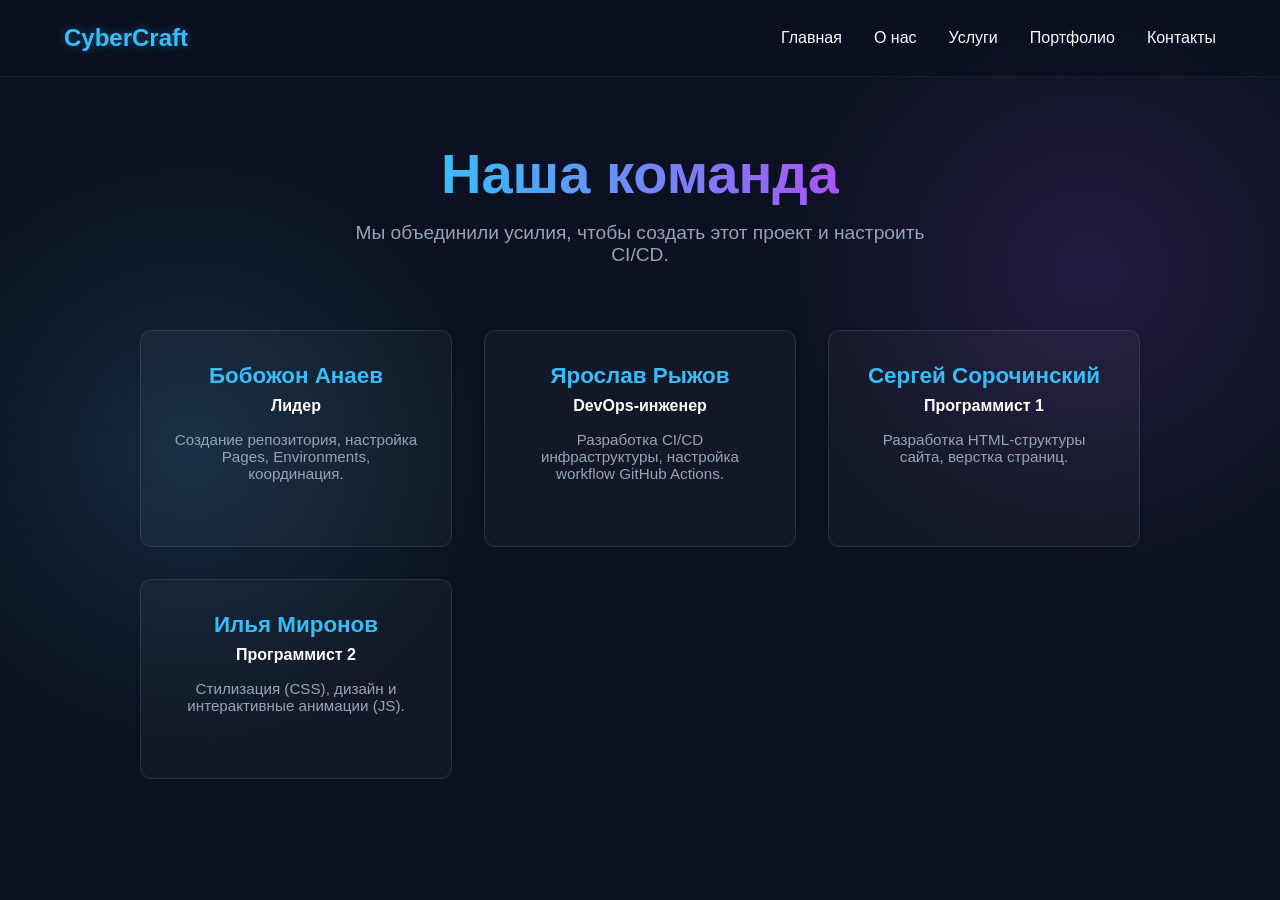
==== about.html @ fab5ba63 "Initial commit: CyberCraft site" ====
<!DOCTYPE html>
<html lang="ru">
<head>
    <meta charset="UTF-8">
    <title>О нас | CyberCraft</title>
    <link rel="stylesheet" href="css/style.css">
</head>
<body>
    <nav>
        <div class="logo">CyberCraft</div>
        <ul>
            <li><a href="index.html">Главная</a></li>
            <li><a href="about.html">О нас</a></li>
            <li><a href="services.html">Услуги</a></li>
            <li><a href="portfolio.html">Портфолио</a></li>
            <li><a href="contact.html">Контакты</a></li>
        </ul>
    </nav>
    <main class="fade-in">
        <h1>Наша команда</h1>
        <p>Мы объединили усилия, чтобы создать этот проект и настроить CI/CD.</p>
        <div class="team-grid">
            <div class="team-card">
                <h3>Бобожон Анаев</h3>
                <span class="role">Лидер</span>
                <p>Создание репозитория, настройка Pages, Environments, координация.</p>
            </div>
            <div class="team-card">
                <h3>Ярослав Рыжов</h3>
                <span class="role">DevOps-инженер</span>
                <p>Разработка CI/CD инфраструктуры, настройка workflow GitHub Actions.</p>
            </div>
            <div class="team-card">
                <h3>Сергей Сорочинский</h3>
                <span class="role">Программист 1</span>
                <p>Разработка HTML-структуры сайта, верстка страниц.</p>
            </div>
            <div class="team-card">
                <h3>Илья Миронов</h3>
                <span class="role">Программист 2</span>
                <p>Стилизация (CSS), дизайн и интерактивные анимации (JS).</p>
            </div>
        </div>
    </main>
</body>
</html>
---- css/style.css ----
:root { --bg: #0b1120; --text: #f8fafc; --muted: #94a3b8; --accent: #38bdf8; --glow: rgba(56, 189, 248, 0.4); }
* { margin: 0; padding: 0; box-sizing: border-box; font-family: 'Segoe UI', sans-serif; }
body { background: var(--bg); color: var(--text); display: flex; flex-direction: column; min-height: 100vh; background-image: radial-gradient(circle at 15% 50%, rgba(56, 189, 248, 0.15), transparent 25%), radial-gradient(circle at 85% 30%, rgba(168, 85, 247, 0.15), transparent 25%); }
nav { display: flex; justify-content: space-between; align-items: center; padding: 1.5rem 5%; background: rgba(11, 17, 32, 0.7); backdrop-filter: blur(10px); border-bottom: 1px solid rgba(255,255,255,0.05); position: sticky; top: 0; z-index: 100; }
.logo { font-size: 1.5rem; font-weight: 800; color: var(--accent); text-shadow: 0 0 10px var(--glow); }
nav ul { list-style: none; display: flex; gap: 2rem; }
nav a { color: var(--text); text-decoration: none; font-weight: 500; transition: color 0.3s ease; position: relative; }
nav a:hover { color: var(--accent); }
nav a::after { content: ''; position: absolute; width: 0; height: 2px; bottom: -4px; left: 0; background: var(--accent); transition: width 0.3s ease; }
nav a:hover::after { width: 100%; }
main { flex: 1; padding: 4rem 5%; display: flex; flex-direction: column; align-items: center; text-align: center; }
h1 { font-size: 3.5rem; margin-bottom: 1rem; background: linear-gradient(to right, #38bdf8, #a855f7); -webkit-background-clip: text; color: transparent; }
p { color: var(--muted); font-size: 1.2rem; max-width: 600px; margin-bottom: 2rem; }
.btn { padding: 12px 30px; font-size: 1rem; font-weight: 600; color: var(--bg); background: var(--accent); border: none; border-radius: 8px; cursor: pointer; transition: all 0.3s ease; box-shadow: 0 0 15px var(--glow); text-decoration: none; }
.btn:hover { transform: translateY(-3px); box-shadow: 0 0 25px var(--accent); background: #fff; }
.fade-in { animation: fadeIn 1s ease-out forwards; opacity: 0; transform: translateY(20px); }
@keyframes fadeIn { to { opacity: 1; transform: translateY(0); } }
.team-grid { display: grid; grid-template-columns: repeat(auto-fit, minmax(250px, 1fr)); gap: 2rem; width: 100%; max-width: 1000px; margin-top: 2rem; }
.team-card { background: rgba(255, 255, 255, 0.03); border: 1px solid rgba(255, 255, 255, 0.1); border-radius: 12px; padding: 2rem; text-align: center; transition: 0.3s; }
.team-card:hover { transform: translateY(-5px); box-shadow: 0 10px 20px rgba(56, 189, 248, 0.2); border-color: var(--accent); }
.team-card h3 { color: var(--accent); font-size: 1.4rem; margin-bottom: 0.5rem; }
.team-card .role { color: #fff; font-weight: 600; margin-bottom: 1rem; display: block; }
.team-card p { font-size: 0.95rem; color: var(--muted); }
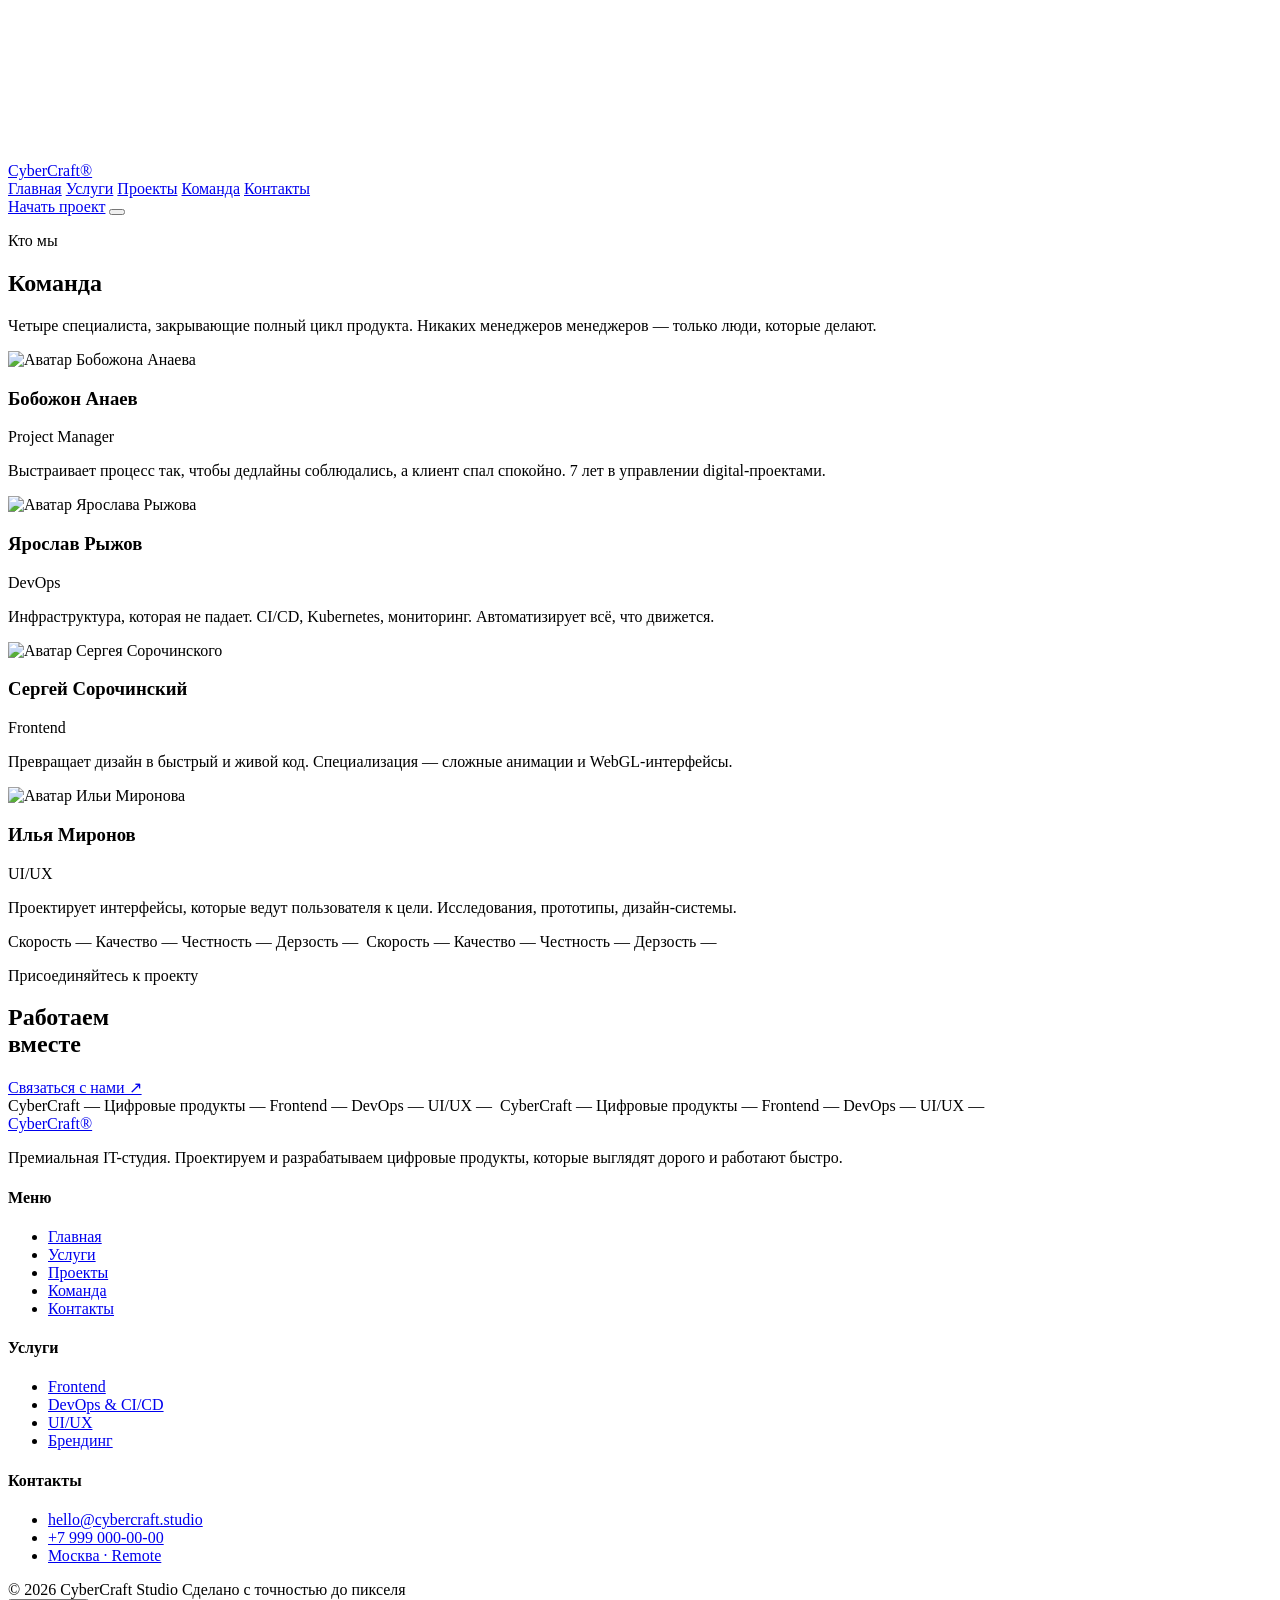
==== commit 8d0d8e41: "Frontend: Updated main headline text" ====
--- a/about.html
+++ b/about.html
@@ -1,46 +1,145 @@
-<!DOCTYPE html>
-<html lang="ru">
-<head>
-    <meta charset="UTF-8">
-    <title>О нас | CyberCraft</title>
-    <link rel="stylesheet" href="css/style.css">
-</head>
-<body>
-    <nav>
-        <div class="logo">CyberCraft</div>
-        <ul>
-            <li><a href="index.html">Главная</a></li>
-            <li><a href="about.html">О нас</a></li>
-            <li><a href="services.html">Услуги</a></li>
-            <li><a href="portfolio.html">Портфолио</a></li>
-            <li><a href="contact.html">Контакты</a></li>
-        </ul>
-    </nav>
-    <main class="fade-in">
-        <h1>Наша команда</h1>
-        <p>Мы объединили усилия, чтобы создать этот проект и настроить CI/CD.</p>
-        <div class="team-grid">
-            <div class="team-card">
-                <h3>Бобожон Анаев</h3>
-                <span class="role">Лидер</span>
-                <p>Создание репозитория, настройка Pages, Environments, координация.</p>
-            </div>
-            <div class="team-card">
-                <h3>Ярослав Рыжов</h3>
-                <span class="role">DevOps-инженер</span>
-                <p>Разработка CI/CD инфраструктуры, настройка workflow GitHub Actions.</p>
-            </div>
-            <div class="team-card">
-                <h3>Сергей Сорочинский</h3>
-                <span class="role">Программист 1</span>
-                <p>Разработка HTML-структуры сайта, верстка страниц.</p>
-            </div>
-            <div class="team-card">
-                <h3>Илья Миронов</h3>
-                <span class="role">Программист 2</span>
-                <p>Стилизация (CSS), дизайн и интерактивные анимации (JS).</p>
-            </div>
-        </div>
-    </main>
-</body>
+<!DOCTYPE html>
+<html lang="ru">
+<head>
+  <title>Команда — CyberCraft</title>
+  <meta name="description" content="Команда студии CyberCraft: проджект-менеджмент, DevOps, frontend, UI/UX.">
+  <meta charset="UTF-8">
+  <meta name="viewport" content="width=device-width, initial-scale=1.0">
+  <link rel="preconnect" href="https://fonts.googleapis.com">
+  <link rel="preconnect" href="https://fonts.gstatic.com" crossorigin>
+  <link href="https://fonts.googleapis.com/css2?family=Unbounded:wght@400;600;700;800;900&family=Inter:wght@400;500;600&display=swap" rel="stylesheet">
+  <link rel="stylesheet" href="css/style.css">
+<base target="_blank">
+</head>
+<body>
+  <canvas id="webgl"></canvas>
+  <div class="cursor-dot"></div>
+  <div class="cursor-ring"></div>
+
+  <header class="header">
+    <a class="logo" href="index.html">CyberCraft<span>&reg;</span></a>
+    <nav class="nav">
+      <a href="index.html">Главная</a>
+      <a href="services.html">Услуги</a>
+      <a href="portfolio.html">Проекты</a>
+      <a href="about.html">Команда</a>
+      <a href="contact.html">Контакты</a>
+    </nav>
+    <a class="header-cta" href="contact.html">Начать проект</a>
+    <button class="burger" aria-label="Меню"><i></i><i></i><i></i></button>
+  </header>
+
+  <main>
+    <section class="page-hero">
+      <p class="label">Кто мы</p>
+      <h1>Команда</h1>
+      <p>Четыре специалиста, закрывающие полный цикл продукта. Никаких менеджеров менеджеров — только люди, которые делают.</p>
+    </section>
+
+    <section class="section">
+      <div class="team">
+        <div class="member tilt reveal">
+          <div class="member-avatar">
+            <img src="https://api.dicebear.com/7.x/bottts/svg?seed=Bobojon&backgroundColor=0a0a0a" alt="Аватар Бобожона Анаева">
+          </div>
+          <h3>Бобожон Анаев</h3>
+          <div class="member-role">Project Manager</div>
+          <p>Выстраивает процесс так, чтобы дедлайны соблюдались, а клиент спал спокойно. 7 лет в управлении digital-проектами.</p>
+        </div>
+        <div class="member tilt reveal" data-delay="1">
+          <div class="member-avatar">
+            <img src="https://api.dicebear.com/7.x/bottts/svg?seed=Yaroslav&backgroundColor=0a0a0a" alt="Аватар Ярослава Рыжова">
+          </div>
+          <h3>Ярослав Рыжов</h3>
+          <div class="member-role">DevOps</div>
+          <p>Инфраструктура, которая не падает. CI/CD, Kubernetes, мониторинг. Автоматизирует всё, что движется.</p>
+        </div>
+        <div class="member tilt reveal" data-delay="2">
+          <div class="member-avatar">
+            <img src="https://api.dicebear.com/7.x/bottts/svg?seed=Sergey&backgroundColor=0a0a0a" alt="Аватар Сергея Сорочинского">
+          </div>
+          <h3>Сергей Сорочинский</h3>
+          <div class="member-role">Frontend</div>
+          <p>Превращает дизайн в быстрый и живой код. Специализация — сложные анимации и WebGL-интерфейсы.</p>
+        </div>
+        <div class="member tilt reveal" data-delay="3">
+          <div class="member-avatar">
+            <img src="https://api.dicebear.com/7.x/bottts/svg?seed=Ilya&backgroundColor=0a0a0a" alt="Аватар Ильи Миронова">
+          </div>
+          <h3>Илья Миронов</h3>
+          <div class="member-role">UI/UX</div>
+          <p>Проектирует интерфейсы, которые ведут пользователя к цели. Исследования, прототипы, дизайн-системы.</p>
+        </div>
+      </div>
+    </section>
+
+    <!-- MARQUEE -->
+    <div class="marquee">
+      <div class="marquee-track">
+        <span>Скорость — Качество — Честность — Дерзость —&nbsp;</span>
+        <span>Скорость — Качество — Честность — Дерзость —&nbsp;</span>
+      </div>
+    </div>
+
+    <section class="cta reveal">
+      <p class="label">Присоединяйтесь к проекту</p>
+      <h2 class="display">Работаем<br>вместе</h2>
+      <a class="btn" href="contact.html">Связаться с нами &nearr;</a>
+    </section>
+  </main>
+
+  <footer class="footer">
+    <div class="marquee footer-marquee">
+      <div class="marquee-track">
+        <span>CyberCraft — Цифровые продукты — Frontend — DevOps — UI/UX —&nbsp;</span>
+        <span>CyberCraft — Цифровые продукты — Frontend — DevOps — UI/UX —&nbsp;</span>
+      </div>
+    </div>
+    <div class="footer-grid">
+      <div>
+        <a class="logo" href="index.html">CyberCraft<span>&reg;</span></a>
+        <p class="footer-desc">Премиальная IT-студия. Проектируем и разрабатываем цифровые продукты, которые выглядят дорого и работают быстро.</p>
+      </div>
+      <div>
+        <h4>Меню</h4>
+        <ul>
+          <li><a href="index.html">Главная</a></li>
+          <li><a href="services.html">Услуги</a></li>
+          <li><a href="portfolio.html">Проекты</a></li>
+          <li><a href="about.html">Команда</a></li>
+          <li><a href="contact.html">Контакты</a></li>
+        </ul>
+      </div>
+      <div>
+        <h4>Услуги</h4>
+        <ul>
+          <li><a href="services.html">Frontend</a></li>
+          <li><a href="services.html">DevOps &amp; CI/CD</a></li>
+          <li><a href="services.html">UI/UX</a></li>
+          <li><a href="services.html">Брендинг</a></li>
+        </ul>
+      </div>
+      <div>
+        <h4>Контакты</h4>
+        <ul>
+          <li><a href="mailto:hello@cybercraft.studio">hello@cybercraft.studio</a></li>
+          <li><a href="tel:+79990000000">+7 999 000-00-00</a></li>
+          <li><a href="contact.html">Москва &middot; Remote</a></li>
+        </ul>
+      </div>
+    </div>
+    <div class="footer-bottom">
+      <span>&copy; 2026 CyberCraft Studio</span>
+      <span>Сделано с точностью до пикселя</span>
+    </div>
+  </footer>
+
+  <button class="sound-toggle" aria-label="Включить или выключить звук">
+    <span class="bars"><i></i><i></i><i></i><i></i></span>
+    <span class="sound-label">Звук: выкл</span>
+  </button>
+
+  <script src="https://cdnjs.cloudflare.com/ajax/libs/three.js/0.160.0/three.min.js"></script>
+  <script src="js/main.js"></script>
+</body>
 </html>
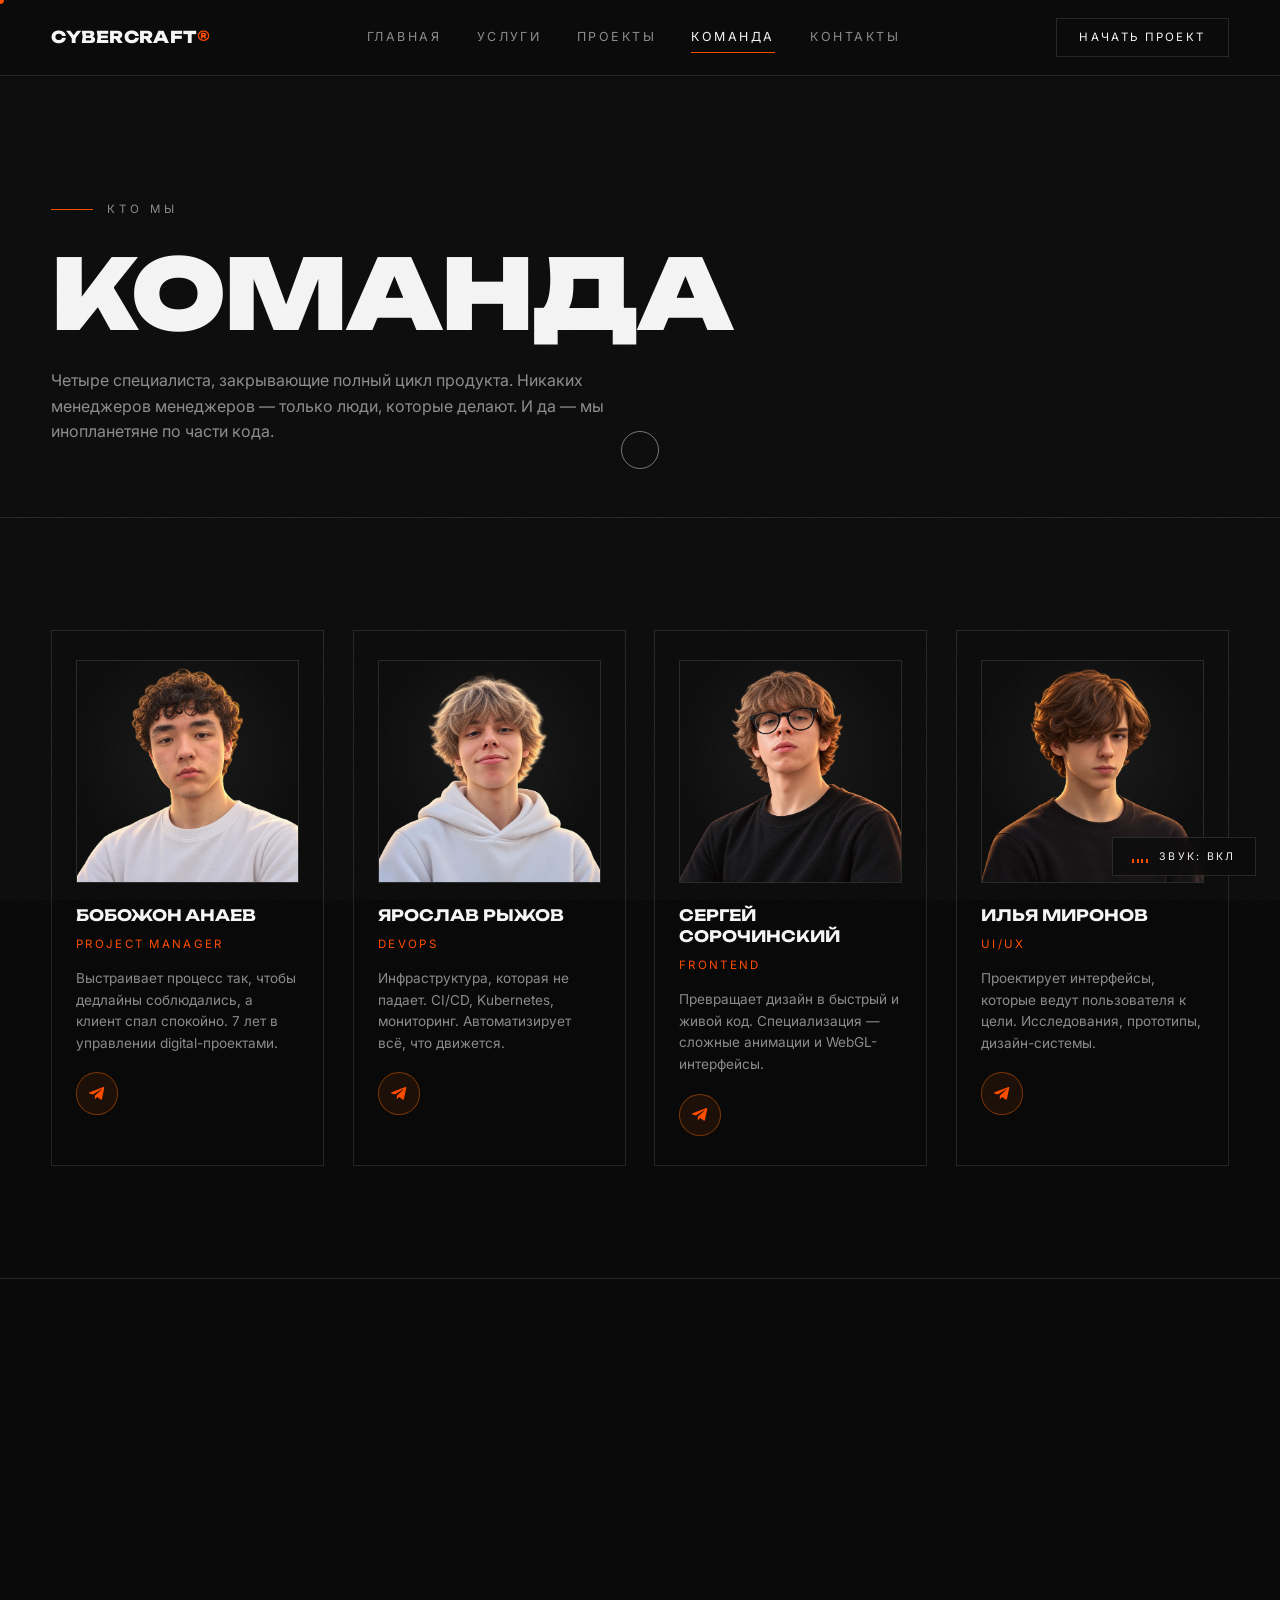
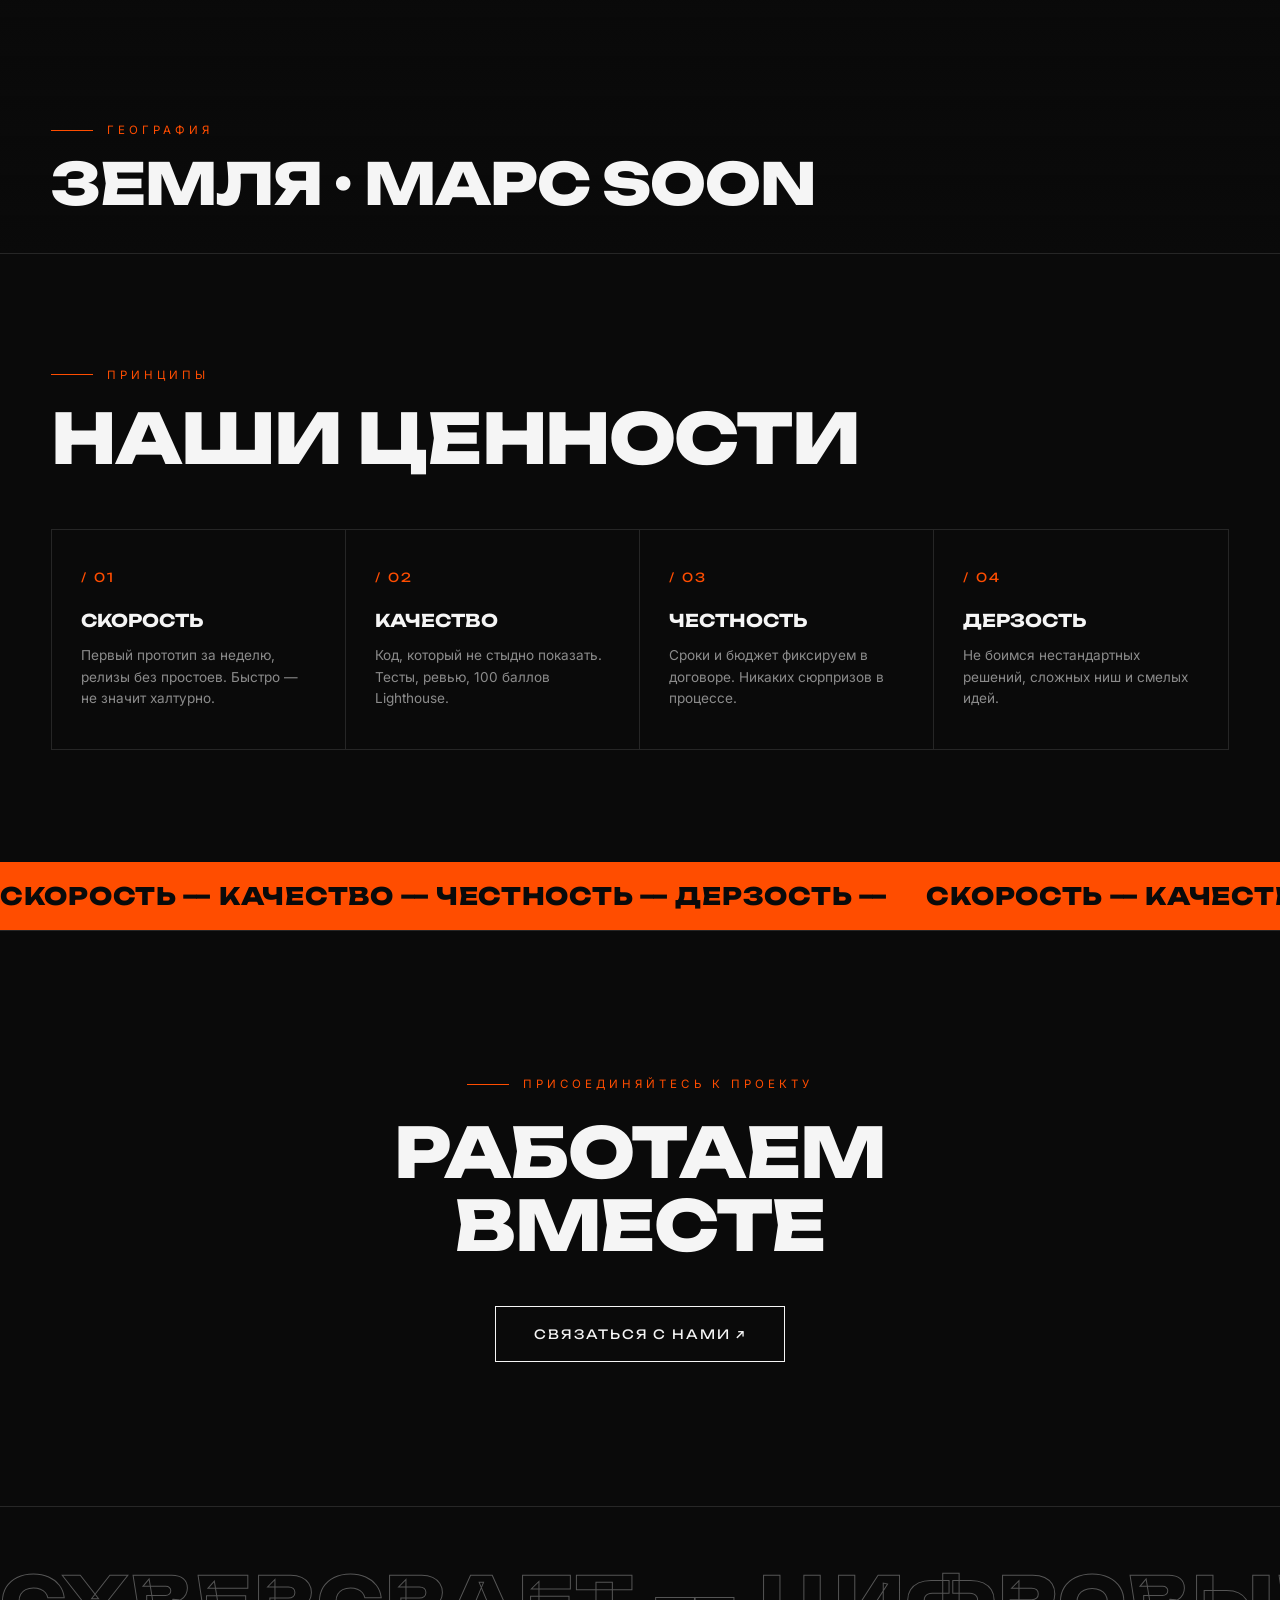
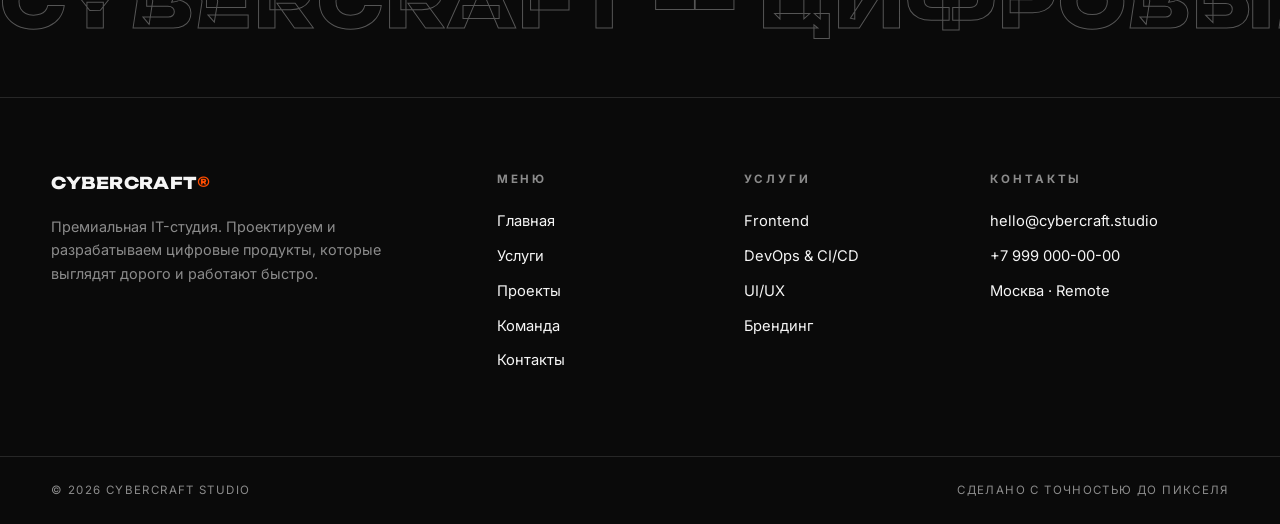
==== commit 6ddbc2b9: "Update CyberCraft site and team contacts" ====
--- a/about.html
+++ b/about.html
@@ -8,13 +8,16 @@
   <link rel="preconnect" href="https://fonts.googleapis.com">
   <link rel="preconnect" href="https://fonts.gstatic.com" crossorigin>
   <link href="https://fonts.googleapis.com/css2?family=Unbounded:wght@400;600;700;800;900&family=Inter:wght@400;500;600&display=swap" rel="stylesheet">
+  <link rel="icon" href="data:image/svg+xml,%3Csvg xmlns='http://www.w3.org/2000/svg' viewBox='0 0 64 64'%3E%3Crect width='64' height='64' fill='%230a0a0a'/%3E%3Ccircle cx='32' cy='32' r='17' fill='none' stroke='%23ff4d00' stroke-width='9' stroke-dasharray='74 33' stroke-linecap='round' transform='rotate(115 32 32)'/%3E%3C/svg%3E">
   <link rel="stylesheet" href="css/style.css">
-<base target="_blank">
 </head>
 <body>
   <canvas id="webgl"></canvas>
   <div class="cursor-dot"></div>
   <div class="cursor-ring"></div>
+  <div class="noise"></div>
+  <div class="progress-bar"></div>
+  <div class="hover-preview"><img src="" alt=""></div>
 
   <header class="header">
     <a class="logo" href="index.html">CyberCraft<span>&reg;</span></a>
@@ -31,44 +34,101 @@
 
   <main>
     <section class="page-hero">
-      <p class="label">Кто мы</p>
-      <h1>Команда</h1>
-      <p>Четыре специалиста, закрывающие полный цикл продукта. Никаких менеджеров менеджеров — только люди, которые делают.</p>
+      <p class="label reveal">Кто мы</p>
+      <h1 class="reveal" data-delay="1">Команда</h1>
+      <p class="reveal" data-delay="2">Четыре специалиста, закрывающие полный цикл продукта. Никаких менеджеров менеджеров — только люди, которые делают. И да — мы инопланетяне по части кода.</p>
     </section>
 
     <section class="section">
       <div class="team">
         <div class="member tilt reveal">
           <div class="member-avatar">
-            <img src="https://api.dicebear.com/7.x/bottts/svg?seed=Bobojon&backgroundColor=0a0a0a" alt="Аватар Бобожона Анаева">
+            <img src="images/team/bobozhon.png" alt="3D-портрет Бобожона Анаева" loading="lazy" decoding="async">
           </div>
           <h3>Бобожон Анаев</h3>
           <div class="member-role">Project Manager</div>
           <p>Выстраивает процесс так, чтобы дедлайны соблюдались, а клиент спал спокойно. 7 лет в управлении digital-проектами.</p>
+          <button class="member-telegram" type="button" aria-label="Скопировать Telegram-ник Бобожона Анаева: @silhouette_05" data-copy-username="@silhouette_05" data-tooltip="@silhouette_05">
+            <svg viewBox="0 0 24 24" aria-hidden="true"><path d="M21.8 4.2 18.5 20c-.25 1.12-.9 1.4-1.82.87l-5.05-3.72-2.44 2.35c-.27.27-.5.5-1.02.5l.36-5.14 9.36-8.46c.4-.36-.09-.56-.62-.2L5.7 13.54.7 11.98c-1.08-.34-1.1-1.08.23-1.6L20.5 2.8c.9-.33 1.68.22 1.3 1.4Z"/></svg>
+            <span class="telegram-label">Telegram</span>
+          </button>
         </div>
         <div class="member tilt reveal" data-delay="1">
           <div class="member-avatar">
-            <img src="https://api.dicebear.com/7.x/bottts/svg?seed=Yaroslav&backgroundColor=0a0a0a" alt="Аватар Ярослава Рыжова">
+            <img src="images/team/yaroslav.png" alt="3D-портрет Ярослава Рыжова" loading="lazy" decoding="async">
           </div>
           <h3>Ярослав Рыжов</h3>
           <div class="member-role">DevOps</div>
           <p>Инфраструктура, которая не падает. CI/CD, Kubernetes, мониторинг. Автоматизирует всё, что движется.</p>
+          <button class="member-telegram" type="button" aria-label="Скопировать Telegram-ник Ярослава Рыжова: @RemyMartin5" data-copy-username="@RemyMartin5" data-tooltip="@RemyMartin5">
+            <svg viewBox="0 0 24 24" aria-hidden="true"><path d="M21.8 4.2 18.5 20c-.25 1.12-.9 1.4-1.82.87l-5.05-3.72-2.44 2.35c-.27.27-.5.5-1.02.5l.36-5.14 9.36-8.46c.4-.36-.09-.56-.62-.2L5.7 13.54.7 11.98c-1.08-.34-1.1-1.08.23-1.6L20.5 2.8c.9-.33 1.68.22 1.3 1.4Z"/></svg>
+            <span class="telegram-label">Telegram</span>
+          </button>
         </div>
         <div class="member tilt reveal" data-delay="2">
           <div class="member-avatar">
-            <img src="https://api.dicebear.com/7.x/bottts/svg?seed=Sergey&backgroundColor=0a0a0a" alt="Аватар Сергея Сорочинского">
+            <img src="images/team/sergey.png" alt="3D-портрет Сергея Сорочинского" loading="lazy" decoding="async">
           </div>
           <h3>Сергей Сорочинский</h3>
           <div class="member-role">Frontend</div>
           <p>Превращает дизайн в быстрый и живой код. Специализация — сложные анимации и WebGL-интерфейсы.</p>
+          <button class="member-telegram" type="button" aria-label="Скопировать Telegram-ник Сергея Сорочинского: @imballhog2thecore" data-copy-username="@imballhog2thecore" data-tooltip="@imballhog2thecore">
+            <svg viewBox="0 0 24 24" aria-hidden="true"><path d="M21.8 4.2 18.5 20c-.25 1.12-.9 1.4-1.82.87l-5.05-3.72-2.44 2.35c-.27.27-.5.5-1.02.5l.36-5.14 9.36-8.46c.4-.36-.09-.56-.62-.2L5.7 13.54.7 11.98c-1.08-.34-1.1-1.08.23-1.6L20.5 2.8c.9-.33 1.68.22 1.3 1.4Z"/></svg>
+            <span class="telegram-label">Telegram</span>
+          </button>
         </div>
         <div class="member tilt reveal" data-delay="3">
           <div class="member-avatar">
-            <img src="https://api.dicebear.com/7.x/bottts/svg?seed=Ilya&backgroundColor=0a0a0a" alt="Аватар Ильи Миронова">
+            <img src="images/team/ilya.png" alt="3D-портрет Ильи Миронова" loading="lazy" decoding="async">
           </div>
           <h3>Илья Миронов</h3>
           <div class="member-role">UI/UX</div>
           <p>Проектирует интерфейсы, которые ведут пользователя к цели. Исследования, прототипы, дизайн-системы.</p>
+          <button class="member-telegram" type="button" aria-label="Скопировать Telegram-ник Ильи Миронова: @truelifecrime" data-copy-username="@truelifecrime" data-tooltip="@truelifecrime">
+            <svg viewBox="0 0 24 24" aria-hidden="true"><path d="M21.8 4.2 18.5 20c-.25 1.12-.9 1.4-1.82.87l-5.05-3.72-2.44 2.35c-.27.27-.5.5-1.02.5l.36-5.14 9.36-8.46c.4-.36-.09-.56-.62-.2L5.7 13.54.7 11.98c-1.08-.34-1.1-1.08.23-1.6L20.5 2.8c.9-.33 1.68.22 1.3 1.4Z"/></svg>
+            <span class="telegram-label">Telegram</span>
+          </button>
+        </div>
+      </div>
+    </section>
+
+    <!-- IMAGE BAND -->
+    <section class="img-band">
+      <img src="https://images.unsplash.com/photo-1451187580459-43490279c0fa?q=80&w=1800&auto=format&fit=crop" alt="Планета Земля из космоса" data-parallax="0.12">
+      <div class="img-band-caption">
+        <p class="label">География</p>
+        <h2 class="display">Земля &middot; Марс soon</h2>
+      </div>
+    </section>
+
+    <!-- VALUES -->
+    <section class="section">
+      <div class="section-head reveal">
+        <div>
+          <p class="label">Принципы</p>
+          <h2 class="display">Наши ценности</h2>
+        </div>
+      </div>
+      <div class="values reveal">
+        <div class="value">
+          <div class="value-num">/ 01</div>
+          <h3>Скорость</h3>
+          <p>Первый прототип за неделю, релизы без простоев. Быстро — не значит халтурно.</p>
+        </div>
+        <div class="value">
+          <div class="value-num">/ 02</div>
+          <h3>Качество</h3>
+          <p>Код, который не стыдно показать. Тесты, ревью, 100 баллов Lighthouse.</p>
+        </div>
+        <div class="value">
+          <div class="value-num">/ 03</div>
+          <h3>Честность</h3>
+          <p>Сроки и бюджет фиксируем в договоре. Никаких сюрпризов в процессе.</p>
+        </div>
+        <div class="value">
+          <div class="value-num">/ 04</div>
+          <h3>Дерзость</h3>
+          <p>Не боимся нестандартных решений, сложных ниш и смелых идей.</p>
         </div>
       </div>
     </section>
@@ -142,4 +202,4 @@
   <script src="https://cdnjs.cloudflare.com/ajax/libs/three.js/0.160.0/three.min.js"></script>
   <script src="js/main.js"></script>
 </body>
-</html>+</html>
--- a/css/style.css
+++ b/css/style.css
@@ -0,0 +1,634 @@
+/* ============================================================
+   CYBERCRAFT — style.css (v2)
+   ============================================================ */
+
+*,*::before,*::after{margin:0;padding:0;box-sizing:border-box}
+
+:root{
+  --bg:#0a0a0a;
+  --bg-soft:#121212;
+  --text:#f5f5f5;
+  --muted:rgba(245,245,245,.55);
+  --line:rgba(245,245,245,.12);
+  --accent:#ff4d00;
+  --font-display:'Unbounded',sans-serif;
+  --font-body:'Inter',sans-serif;
+  --pad:clamp(1.25rem,4vw,4.5rem);
+  --ease:cubic-bezier(.16,1,.3,1);
+}
+
+html{scroll-behavior:smooth}
+
+body{
+  background:var(--bg);
+  color:var(--text);
+  font-family:var(--font-body);
+  font-size:16px;
+  line-height:1.6;
+  overflow-x:hidden;
+  -webkit-font-smoothing:antialiased;
+}
+
+body.has-cursor,
+body.has-cursor a,
+body.has-cursor button,
+body.has-cursor input,
+body.has-cursor textarea{cursor:none}
+
+::selection{background:var(--accent);color:#0a0a0a}
+img{display:block;max-width:100%}
+a{color:inherit;text-decoration:none}
+ul{list-style:none}
+button{font-family:inherit}
+
+/* ---------- Overlays ---------- */
+#webgl{position:fixed;inset:0;z-index:0;pointer-events:none}
+main{position:relative;z-index:1}
+
+.noise{
+  position:fixed;inset:0;z-index:90;pointer-events:none;opacity:.05;
+  background-image:url("data:image/svg+xml,%3Csvg xmlns='http://www.w3.org/2000/svg' width='300' height='300'%3E%3Cfilter id='n'%3E%3CfeTurbulence type='fractalNoise' baseFrequency='0.9' numOctaves='2'/%3E%3C/filter%3E%3Crect width='100%25' height='100%25' filter='url(%23n)'/%3E%3C/svg%3E");
+}
+
+.progress-bar{
+  position:fixed;top:0;left:0;right:0;height:2px;
+  background:var(--accent);
+  transform-origin:left;transform:scaleX(0);
+  z-index:300;pointer-events:none;
+}
+
+/* ---------- Custom cursor ---------- */
+.cursor-dot,.cursor-ring{
+  position:fixed;top:0;left:0;
+  pointer-events:none;z-index:9999;border-radius:50%;
+}
+.cursor-dot{width:8px;height:8px;background:var(--accent);margin:-4px 0 0 -4px}
+.cursor-ring{
+  width:38px;height:38px;margin:-19px 0 0 -19px;
+  border:1px solid rgba(245,245,245,.45);
+  transition:width .35s var(--ease),height .35s var(--ease),
+             margin .35s var(--ease),border-color .35s;
+}
+.cursor-ring.is-hover{
+  width:70px;height:70px;margin:-35px 0 0 -35px;
+  border-color:var(--accent);
+}
+@media (hover:none){
+  .cursor-dot,.cursor-ring,.hover-preview{display:none}
+}
+
+/* ---------- Floating hover preview ---------- */
+.hover-preview{
+  position:fixed;top:0;left:0;width:300px;aspect-ratio:4/3;
+  z-index:85;pointer-events:none;overflow:hidden;
+  border:1px solid var(--line);
+  opacity:0;transition:opacity .35s;
+  will-change:transform;
+}
+.hover-preview img{width:100%;height:100%;object-fit:cover}
+.hover-preview.is-on{opacity:1}
+
+/* ---------- Header ---------- */
+.header{
+  position:fixed;top:0;left:0;right:0;z-index:100;
+  display:flex;align-items:center;justify-content:space-between;
+  padding:1.1rem var(--pad);
+  background:rgba(10,10,10,.6);
+  backdrop-filter:blur(16px);
+  -webkit-backdrop-filter:blur(16px);
+  border-bottom:1px solid var(--line);
+}
+.logo{
+  font-family:var(--font-display);
+  font-weight:800;font-size:1.02rem;letter-spacing:.02em;
+  text-transform:uppercase;
+}
+.logo span{color:var(--accent)}
+.nav{display:flex;gap:2.2rem}
+.nav a{
+  font-size:.78rem;letter-spacing:.2em;text-transform:uppercase;
+  color:var(--muted);position:relative;padding:.35rem 0;
+  transition:color .3s;
+}
+.nav a::after{
+  content:'';position:absolute;left:0;bottom:0;
+  width:0;height:1px;background:var(--accent);
+  transition:width .35s var(--ease);
+}
+.nav a:hover,.nav a.is-active{color:var(--text)}
+.nav a:hover::after,.nav a.is-active::after{width:100%}
+.header-cta{
+  border:1px solid var(--line);
+  padding:.6rem 1.4rem;
+  font-size:.72rem;letter-spacing:.2em;text-transform:uppercase;
+  transition:.3s;
+}
+.header-cta:hover{background:var(--accent);border-color:var(--accent);color:#0a0a0a}
+.burger{display:none;flex-direction:column;gap:6px;background:none;border:0;padding:.4rem;z-index:101}
+.burger i{width:26px;height:2px;background:var(--text);transition:.35s;display:block}
+.burger.is-open i:nth-child(1){transform:translateY(8px) rotate(45deg)}
+.burger.is-open i:nth-child(2){opacity:0}
+.burger.is-open i:nth-child(3){transform:translateY(-8px) rotate(-45deg)}
+
+/* ---------- Hero ---------- */
+.hero{
+  min-height:100vh;
+  display:flex;flex-direction:column;justify-content:center;
+  padding:9rem var(--pad) 4rem;
+  position:relative;
+}
+.label{
+  font-size:.72rem;letter-spacing:.35em;text-transform:uppercase;
+  color:var(--accent);
+  display:flex;align-items:center;gap:.9rem;
+}
+.label::before{content:'';width:2.6rem;height:1px;background:var(--accent)}
+.hero h1{
+  font-family:var(--font-display);
+  font-weight:900;
+  font-size:clamp(2.5rem,8.4vw,7.8rem);
+  line-height:1.02;
+  letter-spacing:-.02em;
+  text-transform:uppercase;
+  margin:1.8rem 0;
+}
+.hero h1 em{font-style:normal;color:var(--accent)}
+.hero-sub{max-width:34rem;color:var(--muted);font-size:1.05rem}
+
+.avail{
+  display:inline-flex;align-items:center;gap:.7rem;
+  margin-top:2rem;
+  border:1px solid var(--line);
+  padding:.6rem 1.2rem;
+  font-size:.68rem;letter-spacing:.2em;text-transform:uppercase;color:var(--muted);
+  width:max-content;
+  background:rgba(10,10,10,.5);
+}
+.avail i{width:7px;height:7px;border-radius:50%;background:var(--accent);animation:pulse 1.9s infinite}
+@keyframes pulse{
+  0%{box-shadow:0 0 0 0 rgba(255,77,0,.55)}
+  70%{box-shadow:0 0 0 10px rgba(255,77,0,0)}
+  100%{box-shadow:0 0 0 0 rgba(255,77,0,0)}
+}
+
+.scroll-hint{
+  position:absolute;bottom:2.4rem;left:var(--pad);
+  display:flex;align-items:center;gap:1rem;
+  font-size:.68rem;letter-spacing:.3em;text-transform:uppercase;
+  color:var(--muted);
+}
+.scroll-hint .line{width:1px;height:3.4rem;background:var(--line);position:relative;overflow:hidden}
+.scroll-hint .line::after{
+  content:'';position:absolute;top:-100%;left:0;width:100%;height:100%;
+  background:var(--accent);
+  animation:scrollLine 1.9s ease-in-out infinite;
+}
+@keyframes scrollLine{0%{top:-100%}55%{top:100%}100%{top:100%}}
+.hero-meta{
+  position:absolute;bottom:2.4rem;right:var(--pad);
+  text-align:right;line-height:2;
+  font-size:.68rem;letter-spacing:.28em;text-transform:uppercase;color:var(--muted);
+}
+
+.hero-badge{
+  position:absolute;right:var(--pad);bottom:8.5rem;
+  width:160px;height:160px;z-index:2;
+}
+.hero-badge svg{width:100%;height:100%;animation:spin 16s linear infinite}
+.hero-badge text{
+  font-family:var(--font-body);font-size:12.5px;letter-spacing:3.4px;
+  fill:var(--muted);text-transform:uppercase;
+}
+.hero-badge-center{
+  position:absolute;inset:0;display:flex;align-items:center;justify-content:center;
+  color:var(--accent);font-size:1.6rem;
+}
+@keyframes spin{to{transform:rotate(360deg)}}
+@media (max-width:1100px){.hero-badge{display:none}}
+
+/* ---------- Marquee ---------- */
+.marquee{
+  overflow:hidden;
+  background:var(--accent);color:#0a0a0a;
+  padding:.95rem 0;
+  position:relative;z-index:2;
+}
+.marquee-track{display:flex;width:max-content;animation:marquee 24s linear infinite}
+.marquee-track span{
+  font-family:var(--font-display);font-weight:800;
+  text-transform:uppercase;
+  font-size:clamp(.95rem,2.1vw,1.5rem);
+  letter-spacing:.03em;white-space:nowrap;padding-right:2rem;
+}
+@keyframes marquee{to{transform:translateX(-50%)}}
+
+.marquee--ghost{
+  background:transparent;
+  border-block:1px solid var(--line);
+}
+.marquee--ghost .marquee-track span{
+  color:transparent;-webkit-text-stroke:1px rgba(245,245,245,.28);
+}
+
+/* ---------- Image band (parallax pictures on scroll) ---------- */
+.img-band{
+  position:relative;
+  height:64vh;min-height:380px;
+  overflow:hidden;
+  border-block:1px solid var(--line);
+}
+.img-band img{
+  width:100%;height:118%;object-fit:cover;
+  filter:grayscale(.45) brightness(.72) contrast(1.08);
+  will-change:transform;
+}
+.img-band::after{
+  content:'';position:absolute;inset:0;
+  background:linear-gradient(to top,rgba(10,10,10,.8),transparent 55%);
+}
+.img-band-caption{
+  position:absolute;left:var(--pad);bottom:2.4rem;z-index:2;
+}
+.img-band-caption .label{margin-bottom:.9rem}
+.img-band-caption .display{font-size:clamp(1.8rem,4.5vw,3.6rem)}
+
+/* ---------- Quote ---------- */
+.quote{padding:9rem var(--pad);max-width:72rem}
+.quote p{
+  font-family:var(--font-display);font-weight:600;
+  font-size:clamp(1.35rem,3.3vw,2.7rem);
+  line-height:1.28;letter-spacing:-.01em;
+}
+.quote p b{color:var(--accent);font-weight:600}
+.quote small{
+  display:block;margin-top:2.2rem;
+  color:var(--muted);letter-spacing:.25em;text-transform:uppercase;font-size:.72rem;
+}
+
+/* ---------- Sections ---------- */
+.section{padding:7rem var(--pad)}
+.section-head{
+  display:flex;justify-content:space-between;align-items:flex-end;
+  gap:2rem;flex-wrap:wrap;margin-bottom:3.4rem;
+}
+.section-head .label{margin-bottom:1.1rem}
+.display{
+  font-family:var(--font-display);font-weight:800;
+  font-size:clamp(2rem,5.4vw,4.4rem);
+  line-height:1.05;text-transform:uppercase;letter-spacing:-.02em;
+}
+
+/* ---------- Buttons ---------- */
+.btn{
+  display:inline-flex;align-items:center;gap:.8rem;
+  border:1px solid var(--text);
+  padding:1.05rem 2.4rem;
+  font-family:var(--font-display);
+  font-size:.8rem;letter-spacing:.15em;text-transform:uppercase;
+  transition:.35s;background:transparent;color:var(--text);
+  cursor:pointer;
+}
+.btn:hover{background:var(--accent);border-color:var(--accent);color:#0a0a0a}
+.btn--small{padding:.7rem 1.6rem;font-size:.72rem}
+
+/* ---------- Service rows ---------- */
+.srows{border-top:1px solid var(--line)}
+.srow{
+  display:grid;align-items:center;gap:2rem;
+  grid-template-columns:4.5rem minmax(0,1.2fr) minmax(0,1fr) 2rem;
+  padding:2.4rem 0;border-bottom:1px solid var(--line);
+  transition:background .35s;
+}
+.srow-num{
+  font-family:var(--font-display);font-size:.82rem;
+  color:var(--muted);letter-spacing:.15em;
+}
+.srow-title{
+  font-family:var(--font-display);font-weight:700;
+  font-size:clamp(1.35rem,3vw,2.5rem);
+  text-transform:uppercase;letter-spacing:-.01em;
+  transition:transform .35s var(--ease),color .35s;
+}
+.srow-desc{max-width:27rem;color:var(--muted);font-size:.92rem}
+.srow-tags{display:flex;gap:.5rem;flex-wrap:wrap}
+.srow-tags span{
+  border:1px solid var(--line);
+  padding:.35rem .85rem;
+  font-size:.66rem;letter-spacing:.16em;text-transform:uppercase;color:var(--muted);
+  transition:.3s;
+}
+.srow-arrow{font-size:1.5rem;color:var(--muted);transition:.35s}
+.srow:hover{background:rgba(255,77,0,.06)}
+.srow:hover .srow-title{color:var(--accent);transform:translateX(1.1rem)}
+.srow:hover .srow-arrow{color:var(--accent);transform:translate(5px,-5px)}
+
+/* Services page — big invert rows */
+.srows--invert .srow{grid-template-columns:4.5rem minmax(0,1.1fr) minmax(0,1fr) auto 2rem;padding:3rem 0}
+.srows--invert .srow-title{font-size:clamp(1.8rem,4.4vw,3.6rem)}
+.srows--invert .srow:hover{background:var(--accent)}
+.srows--invert .srow:hover .srow-title{color:#0a0a0a}
+.srows--invert .srow:hover .srow-num{color:rgba(10,10,10,.7)}
+.srows--invert .srow:hover .srow-desc{color:rgba(10,10,10,.8)}
+.srows--invert .srow:hover .srow-tags span{border-color:rgba(10,10,10,.45);color:#0a0a0a}
+.srows--invert .srow:hover .srow-arrow{color:#0a0a0a}
+@media (max-width:960px){
+  .srow,.srows--invert .srow{grid-template-columns:1fr;gap:.7rem;padding:1.9rem 0}
+  .srow-arrow{display:none}
+}
+
+/* ---------- Stats ---------- */
+.stats{display:grid;grid-template-columns:repeat(4,1fr);border:1px solid var(--line)}
+.stat{padding:2.6rem 2rem;border-right:1px solid var(--line)}
+.stat:last-child{border-right:0}
+.stat-num{
+  font-family:var(--font-display);font-weight:800;
+  font-size:clamp(2.1rem,4.4vw,3.5rem);color:var(--accent);
+}
+.stat-label{margin-top:.7rem;color:var(--muted);font-size:.76rem;letter-spacing:.16em;text-transform:uppercase}
+@media (max-width:860px){
+  .stats{grid-template-columns:1fr 1fr}
+  .stat:nth-child(2){border-right:0}
+  .stat:nth-child(1),.stat:nth-child(2){border-bottom:1px solid var(--line)}
+}
+
+/* ---------- Process ---------- */
+.process{display:grid;grid-template-columns:repeat(5,1fr);border:1px solid var(--line)}
+.step{padding:2.2rem 1.5rem;border-right:1px solid var(--line);transition:background .3s}
+.step:last-child{border-right:0}
+.step:hover{background:var(--bg-soft)}
+.step-num{font-family:var(--font-display);color:var(--accent);font-size:.78rem;letter-spacing:.2em}
+.step h3{font-family:var(--font-display);font-size:1rem;text-transform:uppercase;margin:1.1rem 0 .8rem}
+.step p{color:var(--muted);font-size:.85rem}
+@media (max-width:1100px){.process{grid-template-columns:repeat(2,1fr)}.step:nth-child(2n){border-right:0}.step:nth-child(-n+4){border-bottom:1px solid var(--line)}}
+@media (max-width:560px){.process{grid-template-columns:1fr}.step{border-right:0;border-bottom:1px solid var(--line)}}
+
+/* ---------- Values (about) ---------- */
+.values{display:grid;grid-template-columns:repeat(4,1fr);border:1px solid var(--line)}
+.value{padding:2.4rem 1.8rem;border-right:1px solid var(--line);transition:background .3s,color .3s}
+.value:last-child{border-right:0}
+.value-num{font-family:var(--font-display);color:var(--accent);font-size:.78rem;letter-spacing:.2em;transition:color .3s}
+.value h3{font-family:var(--font-display);font-size:1.1rem;text-transform:uppercase;margin:1.1rem 0 .7rem}
+.value p{color:var(--muted);font-size:.85rem;transition:color .3s}
+.value:hover{background:var(--accent);color:#0a0a0a}
+.value:hover .value-num{color:rgba(10,10,10,.7)}
+.value:hover p{color:rgba(10,10,10,.78)}
+@media (max-width:960px){.values{grid-template-columns:1fr 1fr}.value:nth-child(2n){border-right:0}.value:nth-child(-n+3){border-bottom:1px solid var(--line)}}
+@media (max-width:560px){.values{grid-template-columns:1fr}.value{border-right:0;border-bottom:1px solid var(--line)}}
+
+/* ---------- Projects ---------- */
+.projects{display:grid;grid-template-columns:1fr 1fr;gap:2.6rem}
+.project{display:block}
+.project-media{overflow:hidden;aspect-ratio:4/3;background:var(--bg-soft);border:1px solid var(--line)}
+.project-media img{
+  width:100%;height:100%;object-fit:cover;
+  filter:grayscale(1) contrast(1.06);
+  transform:scale(1.02);
+  transition:filter .6s,transform .9s var(--ease);
+}
+.project:hover img{filter:grayscale(0);transform:scale(1.08)}
+.project-info{
+  display:flex;justify-content:space-between;align-items:baseline;gap:1rem;
+  margin-top:1.1rem;border-top:1px solid var(--line);padding-top:1rem;
+}
+.project-info h3{font-family:var(--font-display);font-size:1.1rem;text-transform:uppercase}
+.project-info span{color:var(--muted);font-size:.74rem;letter-spacing:.18em;text-transform:uppercase;white-space:nowrap}
+@media (max-width:860px){.projects{grid-template-columns:1fr}}
+
+/* ---------- Testimonials ---------- */
+.testimonials{display:grid;grid-template-columns:repeat(3,1fr);gap:1.8rem}
+.tcard{
+  border:1px solid var(--line);padding:2.2rem;
+  background:rgba(10,10,10,.55);
+  transition:border-color .3s,transform .55s var(--ease);
+}
+.tcard:hover{border-color:var(--accent);transform:translateY(-7px)}
+.tcard-mark{font-family:var(--font-display);font-size:2.8rem;color:var(--accent);line-height:1}
+.tcard p{color:var(--muted);font-size:.95rem;margin:.7rem 0 1.6rem}
+.tcard-author{font-family:var(--font-display);font-size:.85rem;text-transform:uppercase}
+.tcard-role{color:var(--muted);font-size:.72rem;letter-spacing:.18em;text-transform:uppercase;margin-top:.3rem}
+@media (max-width:960px){.testimonials{grid-template-columns:1fr}}
+
+/* ---------- FAQ ---------- */
+.faq{border-top:1px solid var(--line)}
+.faq-item{border-bottom:1px solid var(--line)}
+.faq-q{
+  width:100%;background:none;border:0;color:var(--text);
+  display:flex;justify-content:space-between;align-items:center;gap:2rem;
+  padding:1.8rem 0;text-align:left;
+  font-family:var(--font-display);
+  font-size:clamp(.95rem,1.8vw,1.3rem);
+  text-transform:uppercase;letter-spacing:.01em;
+  transition:color .3s;cursor:pointer;
+}
+.faq-q:hover{color:var(--accent)}
+.faq-q .fi{font-size:1.5rem;color:var(--accent);transition:transform .45s var(--ease);flex-shrink:0}
+.faq-item.is-open .fi{transform:rotate(45deg)}
+.faq-a{max-height:0;overflow:hidden;transition:max-height .55s var(--ease)}
+.faq-a p{color:var(--muted);max-width:46rem;padding-bottom:1.9rem}
+.faq-item.is-open .faq-a{max-height:280px}
+
+/* ---------- Tech chips ---------- */
+.chips{display:flex;flex-wrap:wrap;gap:.7rem}
+.chips span{
+  border:1px solid var(--line);
+  padding:.7rem 1.4rem;
+  font-size:.76rem;letter-spacing:.15em;text-transform:uppercase;color:var(--muted);
+  transition:.3s;cursor:default;
+}
+.chips span:hover{border-color:var(--accent);color:var(--accent);transform:translateY(-4px)}
+
+/* ---------- Detail cards ---------- */
+.cards-2{display:grid;grid-template-columns:1fr 1fr;gap:2.5rem}
+.dcard{border:1px solid var(--line);background:var(--bg-soft);transition:border-color .3s}
+.dcard:hover{border-color:var(--accent)}
+.dcard-media{overflow:hidden;aspect-ratio:16/9}
+.dcard-media img{
+  width:100%;height:100%;object-fit:cover;
+  filter:grayscale(1) contrast(1.06);transform:scale(1.02);
+  transition:filter .6s,transform .9s var(--ease);
+}
+.dcard:hover .dcard-media img{filter:grayscale(0);transform:scale(1.07)}
+.dcard-body{padding:2.2rem}
+.dcard-body .label{margin-bottom:1rem}
+.dcard-body h3{font-family:var(--font-display);font-size:1.35rem;text-transform:uppercase}
+.dcard-body p{color:var(--muted);font-size:.93rem;margin-top:.9rem}
+@media (max-width:860px){.cards-2{grid-template-columns:1fr}}
+
+/* ---------- Team (3D alien avatars) ---------- */
+.team{display:grid;grid-template-columns:repeat(4,1fr);gap:1.8rem}
+.member{
+  border:1px solid var(--line);
+  padding:1.8rem 1.5rem;
+  background:rgba(10,10,10,.55);
+  transition:border-color .3s;
+  will-change:transform;
+}
+.member:hover{border-color:var(--accent)}
+.member-avatar{
+  width:100%;aspect-ratio:1;
+  background:radial-gradient(circle at 50% 42%,#181818 0%,#0a0a0a 70%);
+  border:1px solid var(--line);
+  margin-bottom:1.4rem;overflow:hidden;
+}
+.member-avatar img{width:100%;height:100%;display:block;object-fit:contain;object-position:center bottom}
+.member h3{font-family:var(--font-display);font-size:.98rem;text-transform:uppercase;line-height:1.35}
+.member-role{color:var(--accent);font-size:.72rem;letter-spacing:.2em;text-transform:uppercase;margin-top:.55rem}
+.member p{color:var(--muted);font-size:.85rem;margin-top:.9rem}
+.member-telegram{
+  position:relative;display:inline-flex;align-items:center;gap:.6rem;
+  width:2.65rem;height:2.65rem;margin-top:1.1rem;padding:0 .72rem;
+  overflow:visible;border:1px solid rgba(255,107,0,.42);border-radius:999px;
+  color:var(--accent);background:rgba(255,107,0,.08);
+  appearance:none;font:inherit;text-align:left;cursor:pointer;
+  transition:width .28s ease,background .28s ease,border-color .28s ease,color .28s ease;
+}
+.member-telegram svg{width:1.05rem;height:1.05rem;flex:0 0 1.05rem;fill:currentColor;transition:transform .28s ease}
+.telegram-label{font-size:.76rem;font-weight:700;white-space:nowrap;opacity:0;transform:translateX(-5px);transition:opacity .2s ease,transform .2s ease}
+.member-telegram:hover,.member-telegram:focus-visible{width:7rem;background:var(--accent);border-color:var(--accent);color:#080808;outline:none}
+.member-telegram:hover,.member-telegram:focus-visible{z-index:10}
+.member-telegram.is-copied{width:9rem;background:var(--accent);border-color:var(--accent);color:#080808}
+.member-telegram:hover svg,.member-telegram:focus-visible svg{transform:rotate(-12deg) translate(1px,-1px)}
+.member-telegram:hover .telegram-label,.member-telegram:focus-visible .telegram-label{opacity:1;transform:translateX(0)}
+.member-telegram::after{
+  content:attr(data-tooltip);position:absolute;left:calc(100% + .55rem);bottom:0;
+  padding:.65rem .85rem;border:1px solid var(--accent);border-radius:5px;
+  background:#f4f1ec;color:#111;font-size:.86rem;font-weight:800;letter-spacing:.015em;white-space:nowrap;
+  box-shadow:0 8px 24px rgba(0,0,0,.45);
+  opacity:0;visibility:hidden;transform:translateX(-4px);transition:opacity .18s ease,transform .18s ease,visibility .18s ease;pointer-events:none;z-index:5
+}
+.member-telegram:hover::after,.member-telegram:focus-visible::after{opacity:1;visibility:visible;transform:translateX(0)}
+@media (prefers-reduced-motion:reduce){.member-telegram,.member-telegram svg,.telegram-label,.member-telegram::after{transition:none}}
+@media (max-width:1100px){.team{grid-template-columns:repeat(2,1fr)}}
+@media (max-width:560px){.team{grid-template-columns:1fr}}
+
+/* ---------- Page hero ---------- */
+.page-hero{padding:11rem var(--pad) 4.5rem;border-bottom:1px solid var(--line)}
+.page-hero h1{
+  font-family:var(--font-display);font-weight:900;
+  font-size:clamp(2.4rem,7.6vw,6.8rem);
+  line-height:1.03;text-transform:uppercase;letter-spacing:-.02em;
+  margin-top:1.6rem;
+}
+.page-hero h1 em{font-style:normal;color:var(--accent)}
+.page-hero p{max-width:38rem;color:var(--muted);margin-top:1.5rem}
+
+/* ---------- Contact ---------- */
+.contact-wrap{
+  display:grid;grid-template-columns:1.25fr 1fr;gap:5rem;
+  padding:5rem var(--pad) 6rem;
+}
+.field{margin-bottom:2.4rem}
+.field label{
+  display:block;font-size:.7rem;letter-spacing:.25em;text-transform:uppercase;
+  color:var(--muted);margin-bottom:.5rem;
+}
+.field input,.field textarea{
+  width:100%;background:transparent;border:0;
+  border-bottom:1px solid var(--line);
+  color:var(--text);
+  font-family:var(--font-body);font-size:1.05rem;
+  padding:.85rem 0;outline:none;
+  transition:border-color .3s;resize:vertical;
+}
+.field input:focus,.field textarea:focus{border-color:var(--accent)}
+.form-note{margin-top:1.5rem;font-size:.88rem;color:var(--accent);min-height:1.5em;opacity:0;transition:opacity .4s}
+.form-note.is-ok{opacity:1}
+.contact-info h3{font-family:var(--font-display);font-size:1.15rem;text-transform:uppercase;margin-bottom:1.4rem}
+.contact-line{
+  display:flex;justify-content:space-between;align-items:baseline;gap:1rem;
+  border-bottom:1px solid var(--line);padding:1.15rem 0;font-size:.95rem;
+}
+.contact-line b{font-weight:400;color:var(--muted);letter-spacing:.18em;text-transform:uppercase;font-size:.72rem}
+.contact-line a:hover{color:var(--accent)}
+.contact-mail{
+  display:inline-block;margin-top:2.4rem;
+  font-family:var(--font-display);
+  font-size:clamp(1rem,2.6vw,1.7rem);
+  text-transform:uppercase;letter-spacing:-.01em;
+  border-bottom:2px solid var(--accent);
+  padding-bottom:.4rem;
+  transition:color .3s;
+  word-break:break-all;
+}
+.contact-mail:hover{color:var(--accent)}
+@media (max-width:900px){.contact-wrap{grid-template-columns:1fr;gap:3.5rem}}
+
+/* ---------- CTA ---------- */
+.cta{padding:9rem var(--pad);text-align:center;border-top:1px solid var(--line)}
+.cta .label{justify-content:center}
+.cta .display{margin-top:1.4rem}
+.cta .btn{margin-top:2.8rem}
+
+/* ---------- Footer ---------- */
+.footer{position:relative;z-index:1;background:var(--bg);border-top:1px solid var(--line)}
+.footer-marquee{background:transparent;color:transparent;padding:2.4rem 0}
+.footer-marquee .marquee-track span{
+  font-size:clamp(2rem,6vw,4.4rem);
+  color:transparent;-webkit-text-stroke:1px rgba(245,245,245,.32);
+}
+.footer-grid{
+  display:grid;grid-template-columns:2fr 1fr 1fr 1.2fr;gap:3rem;
+  padding:4.5rem var(--pad);
+  border-top:1px solid var(--line);
+}
+.footer h4{
+  font-size:.72rem;letter-spacing:.25em;text-transform:uppercase;
+  color:var(--muted);margin-bottom:1.4rem;
+}
+.footer ul li{margin-bottom:.7rem;font-size:.92rem}
+.footer a{transition:color .3s}
+.footer a:hover{color:var(--accent)}
+.footer-desc{color:var(--muted);font-size:.9rem;max-width:23rem;margin-top:1.2rem}
+.footer-bottom{
+  display:flex;justify-content:space-between;gap:1rem;flex-wrap:wrap;
+  padding:1.5rem var(--pad);border-top:1px solid var(--line);
+  font-size:.72rem;color:var(--muted);letter-spacing:.12em;text-transform:uppercase;
+}
+@media (max-width:1000px){.footer-grid{grid-template-columns:1fr 1fr}}
+@media (max-width:560px){.footer-grid{grid-template-columns:1fr}}
+
+/* ---------- Sound toggle ---------- */
+.sound-toggle{
+  position:fixed;right:1.5rem;bottom:1.5rem;z-index:200;
+  display:flex;align-items:center;gap:.7rem;
+  background:rgba(10,10,10,.7);
+  backdrop-filter:blur(12px);-webkit-backdrop-filter:blur(12px);
+  border:1px solid var(--line);color:var(--text);
+  padding:.75rem 1.2rem;
+  font-size:.66rem;letter-spacing:.22em;text-transform:uppercase;
+  transition:border-color .3s;cursor:pointer;
+}
+.sound-toggle:hover{border-color:var(--accent)}
+.sound-toggle .bars{display:flex;gap:2.5px;align-items:flex-end;height:13px}
+.sound-toggle .bars i{width:2px;height:4px;background:var(--muted);transition:background .3s}
+.sound-toggle.is-on .bars i{background:var(--accent);animation:eq 1s ease-in-out infinite}
+.sound-toggle.is-on .bars i:nth-child(2){animation-delay:.15s}
+.sound-toggle.is-on .bars i:nth-child(3){animation-delay:.3s}
+.sound-toggle.is-on .bars i:nth-child(4){animation-delay:.45s}
+@keyframes eq{0%,100%{height:4px}50%{height:13px}}
+
+/* ---------- Reveal on scroll ---------- */
+.reveal{
+  opacity:0;transform:translateY(46px);
+  transition:opacity 1s var(--ease),transform 1s var(--ease);
+}
+.reveal.is-visible{opacity:1;transform:none}
+.reveal[data-delay="1"]{transition-delay:.12s}
+.reveal[data-delay="2"]{transition-delay:.24s}
+.reveal[data-delay="3"]{transition-delay:.36s}
+
+/* ---------- Mobile nav ---------- */
+@media (max-width:900px){
+  .nav{
+    position:fixed;inset:0;
+    background:rgba(10,10,10,.97);
+    flex-direction:column;align-items:center;justify-content:center;gap:2.4rem;
+    transform:translateY(-102%);
+    transition:transform .55s var(--ease);
+  }
+  .nav.is-open{transform:none}
+  .nav a{font-size:1.35rem}
+  .burger{display:flex}
+  .header-cta{display:none}
+  .hero-meta{display:none}
+}
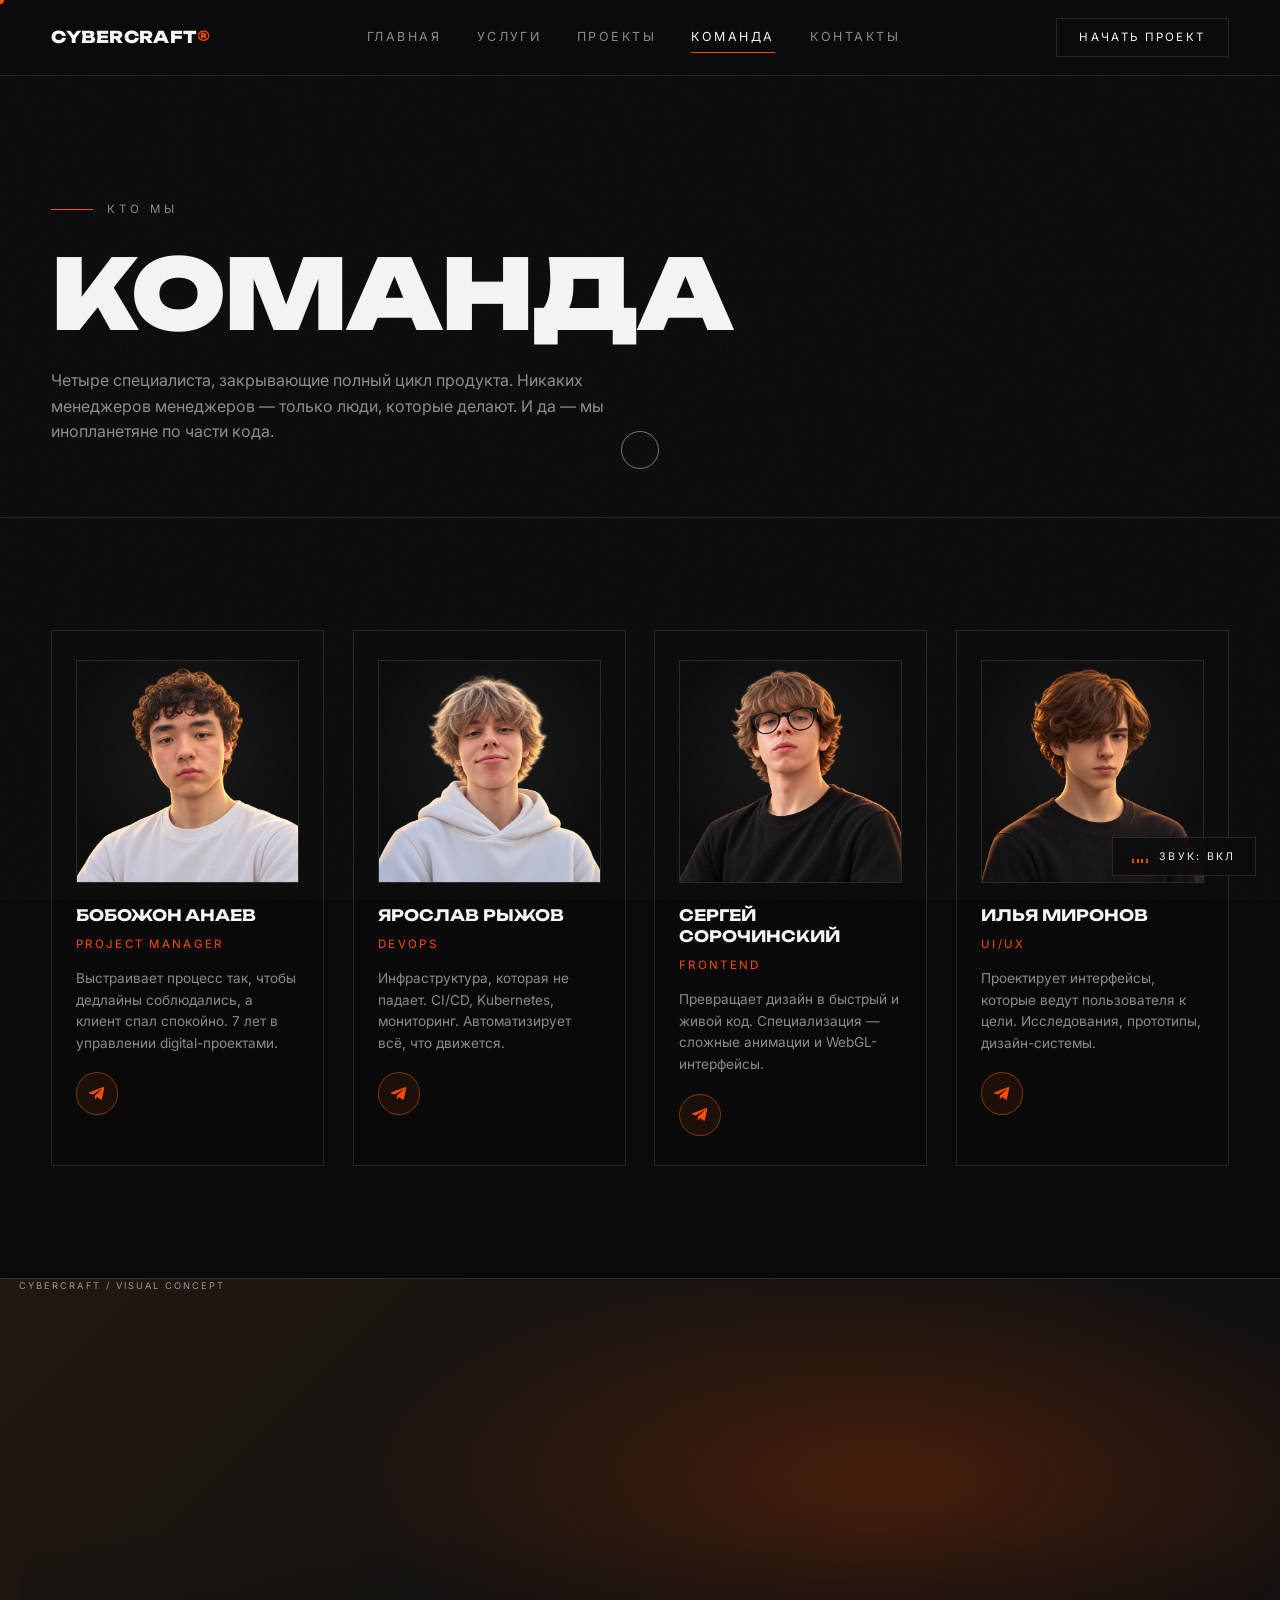
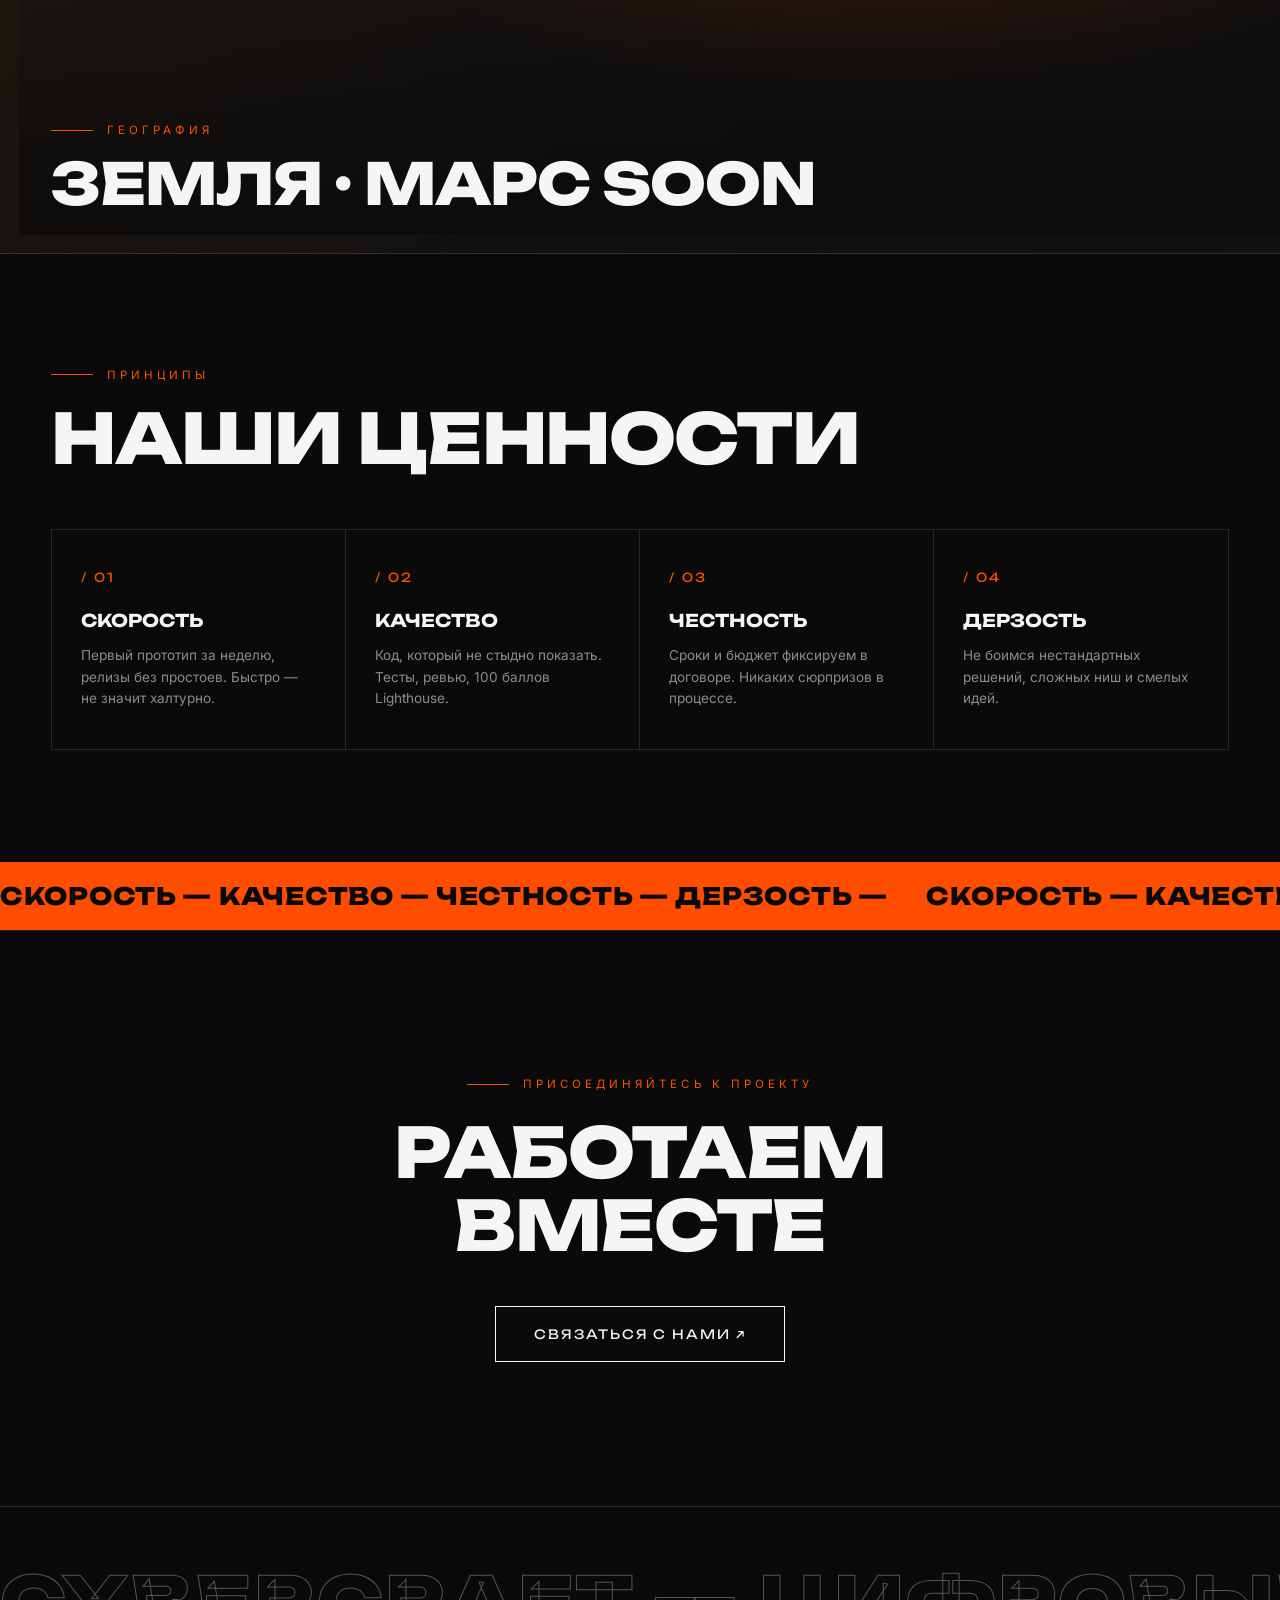
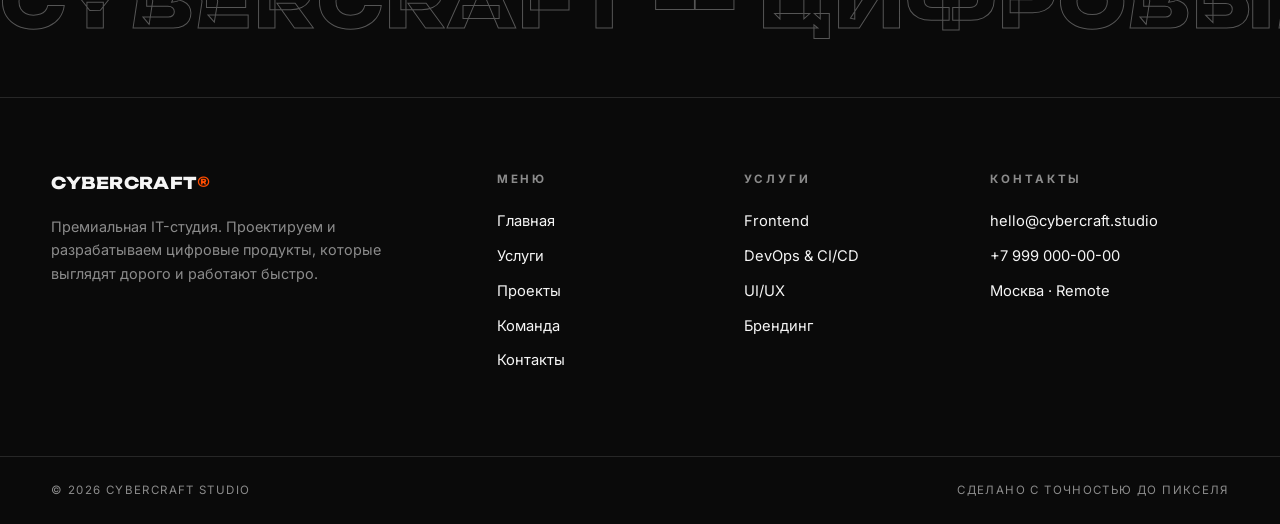
==== commit 691891bc: "fix" ====
--- a/about.html
+++ b/about.html
@@ -9,7 +9,7 @@
   <link rel="preconnect" href="https://fonts.gstatic.com" crossorigin>
   <link href="https://fonts.googleapis.com/css2?family=Unbounded:wght@400;600;700;800;900&family=Inter:wght@400;500;600&display=swap" rel="stylesheet">
   <link rel="icon" href="data:image/svg+xml,%3Csvg xmlns='http://www.w3.org/2000/svg' viewBox='0 0 64 64'%3E%3Crect width='64' height='64' fill='%230a0a0a'/%3E%3Ccircle cx='32' cy='32' r='17' fill='none' stroke='%23ff4d00' stroke-width='9' stroke-dasharray='74 33' stroke-linecap='round' transform='rotate(115 32 32)'/%3E%3C/svg%3E">
-  <link rel="stylesheet" href="css/style.css">
+  <link rel="stylesheet" href="css/style.css?v=20261022-orb-soft-orange2">
 </head>
 <body>
   <canvas id="webgl"></canvas>
@@ -17,7 +17,7 @@
   <div class="cursor-ring"></div>
   <div class="noise"></div>
   <div class="progress-bar"></div>
-  <div class="hover-preview"><img src="" alt=""></div>
+  <div class="hover-preview"><img loading="lazy" decoding="async" src="" alt=""></div>
 
   <header class="header">
     <a class="logo" href="index.html">CyberCraft<span>&reg;</span></a>
@@ -94,7 +94,7 @@
 
     <!-- IMAGE BAND -->
     <section class="img-band">
-      <img src="https://images.unsplash.com/photo-1451187580459-43490279c0fa?q=80&w=1800&auto=format&fit=crop" alt="Планета Земля из космоса" data-parallax="0.12">
+      <img loading="lazy" decoding="async" src="https://images.unsplash.com/photo-1451187580459-43490279c0fa?q=80&w=1800&auto=format&fit=crop" alt="Планета Земля из космоса" data-parallax="0.12">
       <div class="img-band-caption">
         <p class="label">География</p>
         <h2 class="display">Земля &middot; Марс soon</h2>
@@ -200,6 +200,6 @@
   </button>
 
   <script src="https://cdnjs.cloudflare.com/ajax/libs/three.js/0.160.0/three.min.js"></script>
-  <script src="js/main.js"></script>
+  <script src="js/main.js?v=20261022-orb-soft-orange2"></script>
 </body>
 </html>
--- a/css/style.css
+++ b/css/style.css
@@ -43,6 +43,17 @@
 
 /* ---------- Overlays ---------- */
 #webgl{position:fixed;inset:0;z-index:0;pointer-events:none}
+.scene-photo{
+  position:fixed;inset:-5%;z-index:0;pointer-events:none;opacity:0;
+  background:50% 50%/cover no-repeat;
+  filter:saturate(.45) brightness(.42);
+  mix-blend-mode:screen;transform:scale(1.04);
+  transition:opacity 1.2s ease,background-image .7s ease;
+}
+.scene-photo::after{content:'';position:absolute;inset:0;background:linear-gradient(90deg,var(--bg) 0%,rgba(10,10,10,.56) 52%,rgba(10,10,10,.35) 100%)}
+.scene-photo.is-active{opacity:.16}
+.scene-photo.is-flicker{animation:sceneFlicker .72s ease-out}
+@keyframes sceneFlicker{0%,100%{filter:saturate(.45) brightness(.42)}18%{filter:saturate(.8) brightness(.62)}34%{filter:saturate(.35) brightness(.3)}54%{filter:saturate(.7) brightness(.48)}}
 main{position:relative;z-index:1}
 
 .noise{
@@ -56,6 +67,32 @@
   transform-origin:left;transform:scaleX(0);
   z-index:300;pointer-events:none;
 }
+
+/* Тонкая навигация по главной, как маркеры разделов в референсе. */
+.section-rail{
+  position:fixed;right:1.65rem;top:50%;z-index:8;
+  display:flex;flex-direction:column;align-items:flex-end;gap:1rem;
+  transform:translateY(-50%);
+}
+.section-rail a{
+  position:relative;display:flex;align-items:center;justify-content:flex-end;
+  width:1.7rem;height:12px;color:var(--muted);
+}
+.section-rail a i{
+  display:block;width:12px;height:1px;background:rgba(245,245,245,.34);
+  transition:width .35s var(--ease),background .35s,box-shadow .35s;
+}
+.section-rail a::after{
+  content:attr(data-label);position:absolute;right:calc(100% + .8rem);
+  color:var(--muted);font-size:.55rem;letter-spacing:.2em;text-transform:uppercase;
+  opacity:0;transform:translateX(5px);transition:opacity .25s,transform .25s;
+  white-space:nowrap;pointer-events:none;
+}
+.section-rail a:hover::after,.section-rail a.is-active::after{opacity:.72;transform:translateX(0)}
+.section-rail a:hover i,.section-rail a.is-active i{
+  width:24px;background:var(--accent);box-shadow:0 0 12px rgba(255,77,0,.5)
+}
+@media(max-width:1100px){.section-rail{display:none}}
 
 /* ---------- Custom cursor ---------- */
 .cursor-dot,.cursor-ring{
@@ -379,6 +416,20 @@
 .projects{display:grid;grid-template-columns:1fr 1fr;gap:2.6rem}
 .project{display:block}
 .project-media{overflow:hidden;aspect-ratio:4/3;background:var(--bg-soft);border:1px solid var(--line)}
+.project-media{position:relative}
+.project-marker{
+  position:absolute;top:1rem;left:1rem;z-index:1;display:flex;align-items:center;gap:.6rem;
+  padding:.48rem .72rem;border:1px solid rgba(245,245,245,.2);
+  background:rgba(10,10,10,.56);backdrop-filter:blur(12px);
+  color:rgba(245,245,245,.8);font-size:.55rem;letter-spacing:.18em;text-transform:uppercase;
+}
+.project-marker i{width:5px;height:5px;border-radius:50%;background:var(--accent);box-shadow:0 0 10px var(--accent)}
+.project-marker b{margin-left:.2rem;color:var(--accent);font-size:.9rem;font-weight:500;transition:transform .3s}
+.project:hover .project-marker b{transform:translate(2px,-2px)}
+.project-media.has-image-fallback,.img-band.has-image-fallback{background:radial-gradient(ellipse at 70% 35%,rgba(255,77,0,.22),transparent 42%),linear-gradient(135deg,#211811,#101010 68%)}
+.project-media.has-image-fallback::after,.img-band.has-image-fallback::after{content:'CYBERCRAFT  /  VISUAL CONCEPT';position:absolute;left:1.2rem;bottom:1.1rem;color:rgba(245,245,245,.58);font-size:.58rem;letter-spacing:.22em}
+.project-media.has-image-fallback{position:relative}
+.project-media img.image-failed,.img-band img.image-failed{visibility:hidden}
 .project-media img{
   width:100%;height:100%;object-fit:cover;
   filter:grayscale(1) contrast(1.06);
@@ -393,6 +444,33 @@
 .project-info h3{font-family:var(--font-display);font-size:1.1rem;text-transform:uppercase}
 .project-info span{color:var(--muted);font-size:.74rem;letter-spacing:.18em;text-transform:uppercase;white-space:nowrap}
 @media (max-width:860px){.projects{grid-template-columns:1fr}}
+
+/* ---------- Website concept gallery ---------- */
+.website-showcase{padding-top:1rem}
+.website-showcase .section-head{align-items:end}
+.website-showcase .display span{display:block;color:var(--accent);font-size:.34em;line-height:1.4;letter-spacing:.16em;text-transform:uppercase}
+.showcase-note{color:var(--muted);font-size:.82rem;text-align:right;line-height:1.8}
+.website-grid{display:grid;grid-template-columns:repeat(2,minmax(0,1fr));gap:1.35rem 2rem}
+.website-card{display:block;min-width:0}
+.website-thumb{
+  position:relative;isolation:isolate;display:flex;flex-direction:column;justify-content:space-between;
+  overflow:hidden;aspect-ratio:2.8/1;min-height:132px;padding:1rem 1.25rem;
+  border:1px solid var(--line);background:#171717;color:#fff;
+  transition:border-color .35s,transform .55s var(--ease);
+}
+.website-thumb::before{content:'';position:absolute;z-index:-2;inset:0;background:var(--site-image) center 48%/cover;filter:brightness(.62) saturate(.72);transition:transform .8s var(--ease),filter .6s}
+.website-thumb::after{content:'';position:absolute;z-index:-1;inset:0;background:linear-gradient(90deg,rgba(7,7,7,.84),rgba(7,7,7,.16) 78%),linear-gradient(0deg,rgba(7,7,7,.52),transparent 55%)}
+.website-card:hover .website-thumb{border-color:var(--site-accent);transform:translateY(-4px)}
+.website-card:hover .website-thumb::before{transform:scale(1.06);filter:brightness(.78) saturate(.92)}
+.thumb-brand{font-size:.57rem;font-weight:700;letter-spacing:.24em;text-transform:uppercase}
+.thumb-brand i{font-style:normal;color:var(--site-accent);font-weight:400}
+.thumb-title{font-family:var(--font-display);font-size:clamp(.9rem,1.8vw,1.45rem);font-weight:700;line-height:1.12;letter-spacing:-.04em}
+.thumb-cta{font-size:.48rem;letter-spacing:.18em;color:var(--site-accent)}
+.website-caption{display:flex;justify-content:space-between;gap:.8rem;align-items:center;padding:.62rem .05rem 0;color:var(--muted);font-size:.65rem;letter-spacing:.08em;text-transform:uppercase}
+.website-caption b{font-weight:500;color:var(--text)}
+.website-card:focus-visible{outline:1px solid var(--accent);outline-offset:5px}
+@media (max-width:700px){.website-grid{grid-template-columns:1fr;gap:1.4rem}.showcase-note{display:none}.website-thumb{aspect-ratio:2.5/1}}
+@media (prefers-reduced-motion:reduce){.scene-photo,.website-thumb,.website-thumb::before{transition:none}.scene-photo.is-flicker{animation:none}}
 
 /* ---------- Testimonials ---------- */
 .testimonials{display:grid;grid-template-columns:repeat(3,1fr);gap:1.8rem}
@@ -620,10 +698,11 @@
 /* ---------- Mobile nav ---------- */
 @media (max-width:900px){
   .nav{
-    position:fixed;inset:0;
+    position:absolute;top:100%;left:0;right:0;
+    height:calc(100vh - 4rem);height:calc(100dvh - 4rem);
     background:rgba(10,10,10,.97);
-    flex-direction:column;align-items:center;justify-content:center;gap:2.4rem;
-    transform:translateY(-102%);
+    flex-direction:column;align-items:center;justify-content:center;gap:2.4rem;overflow-y:auto;
+    transform:translateY(-100%);
     transition:transform .55s var(--ease);
   }
   .nav.is-open{transform:none}
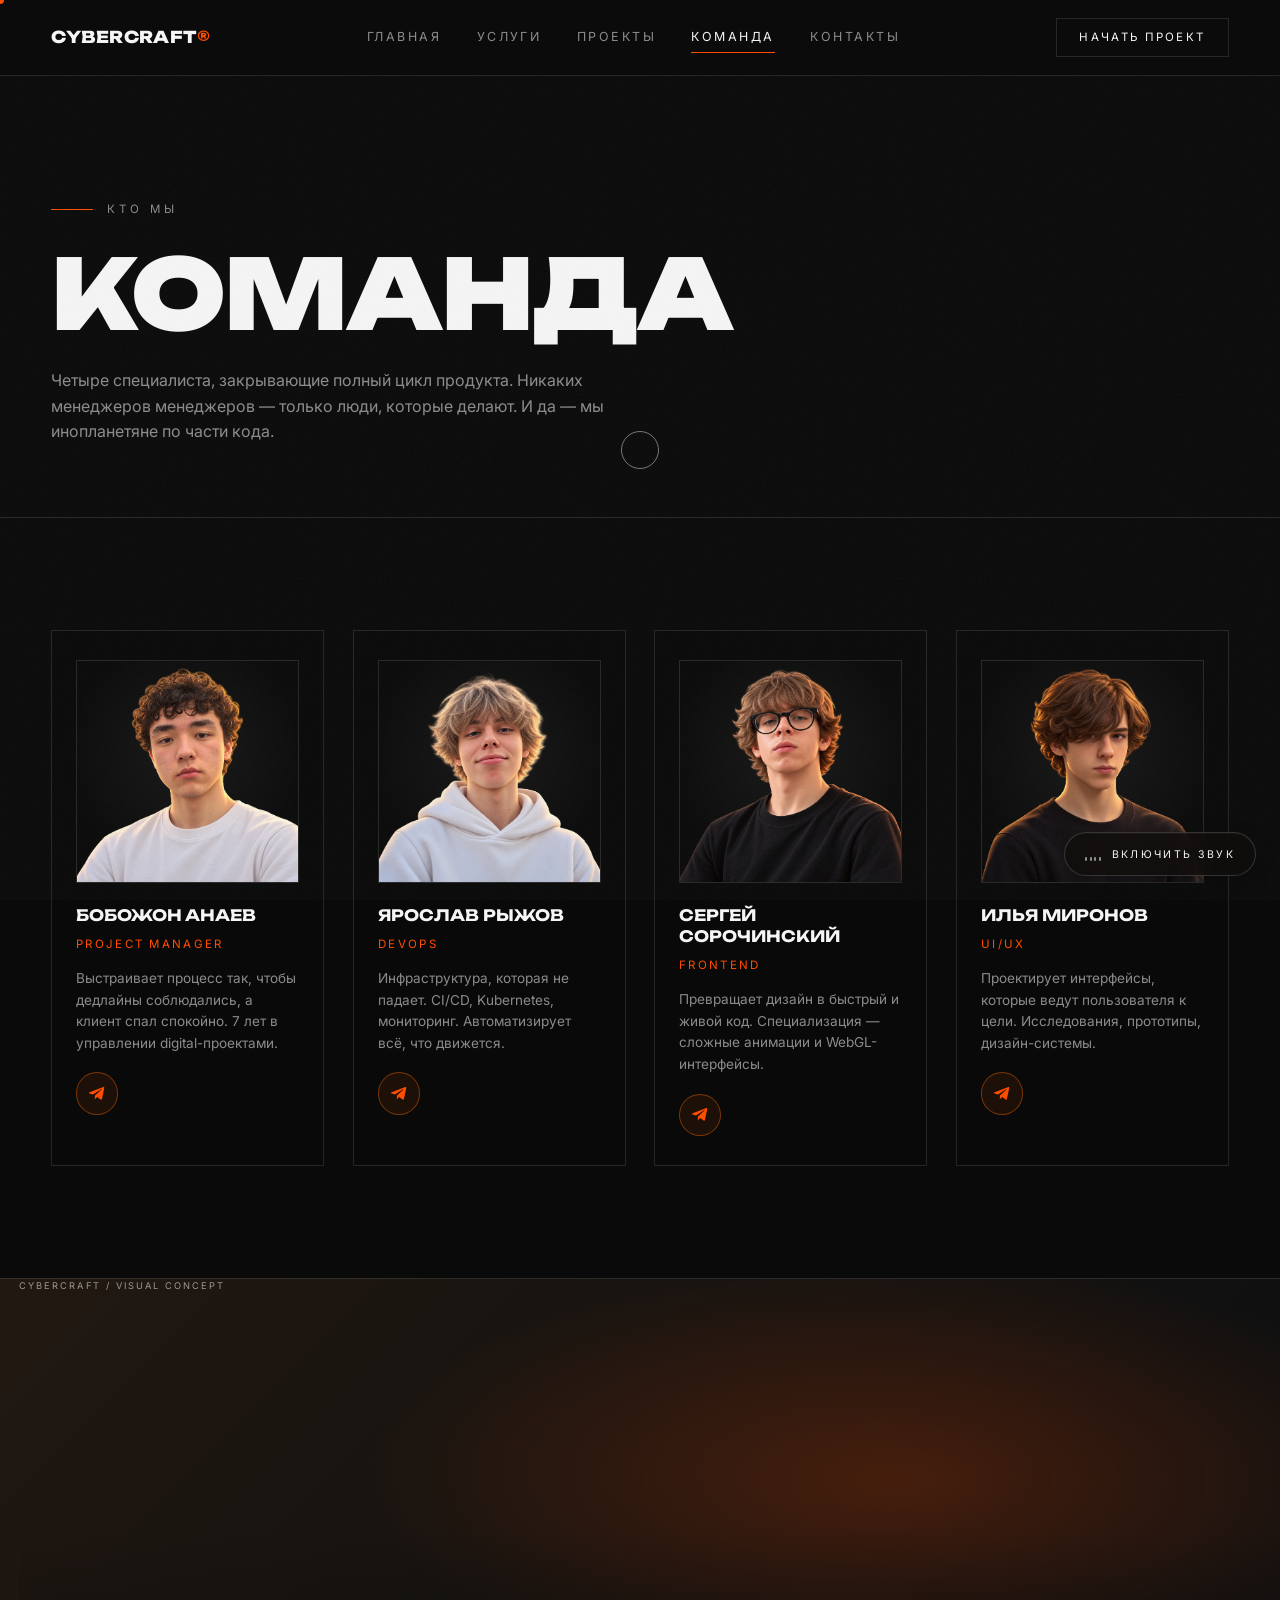
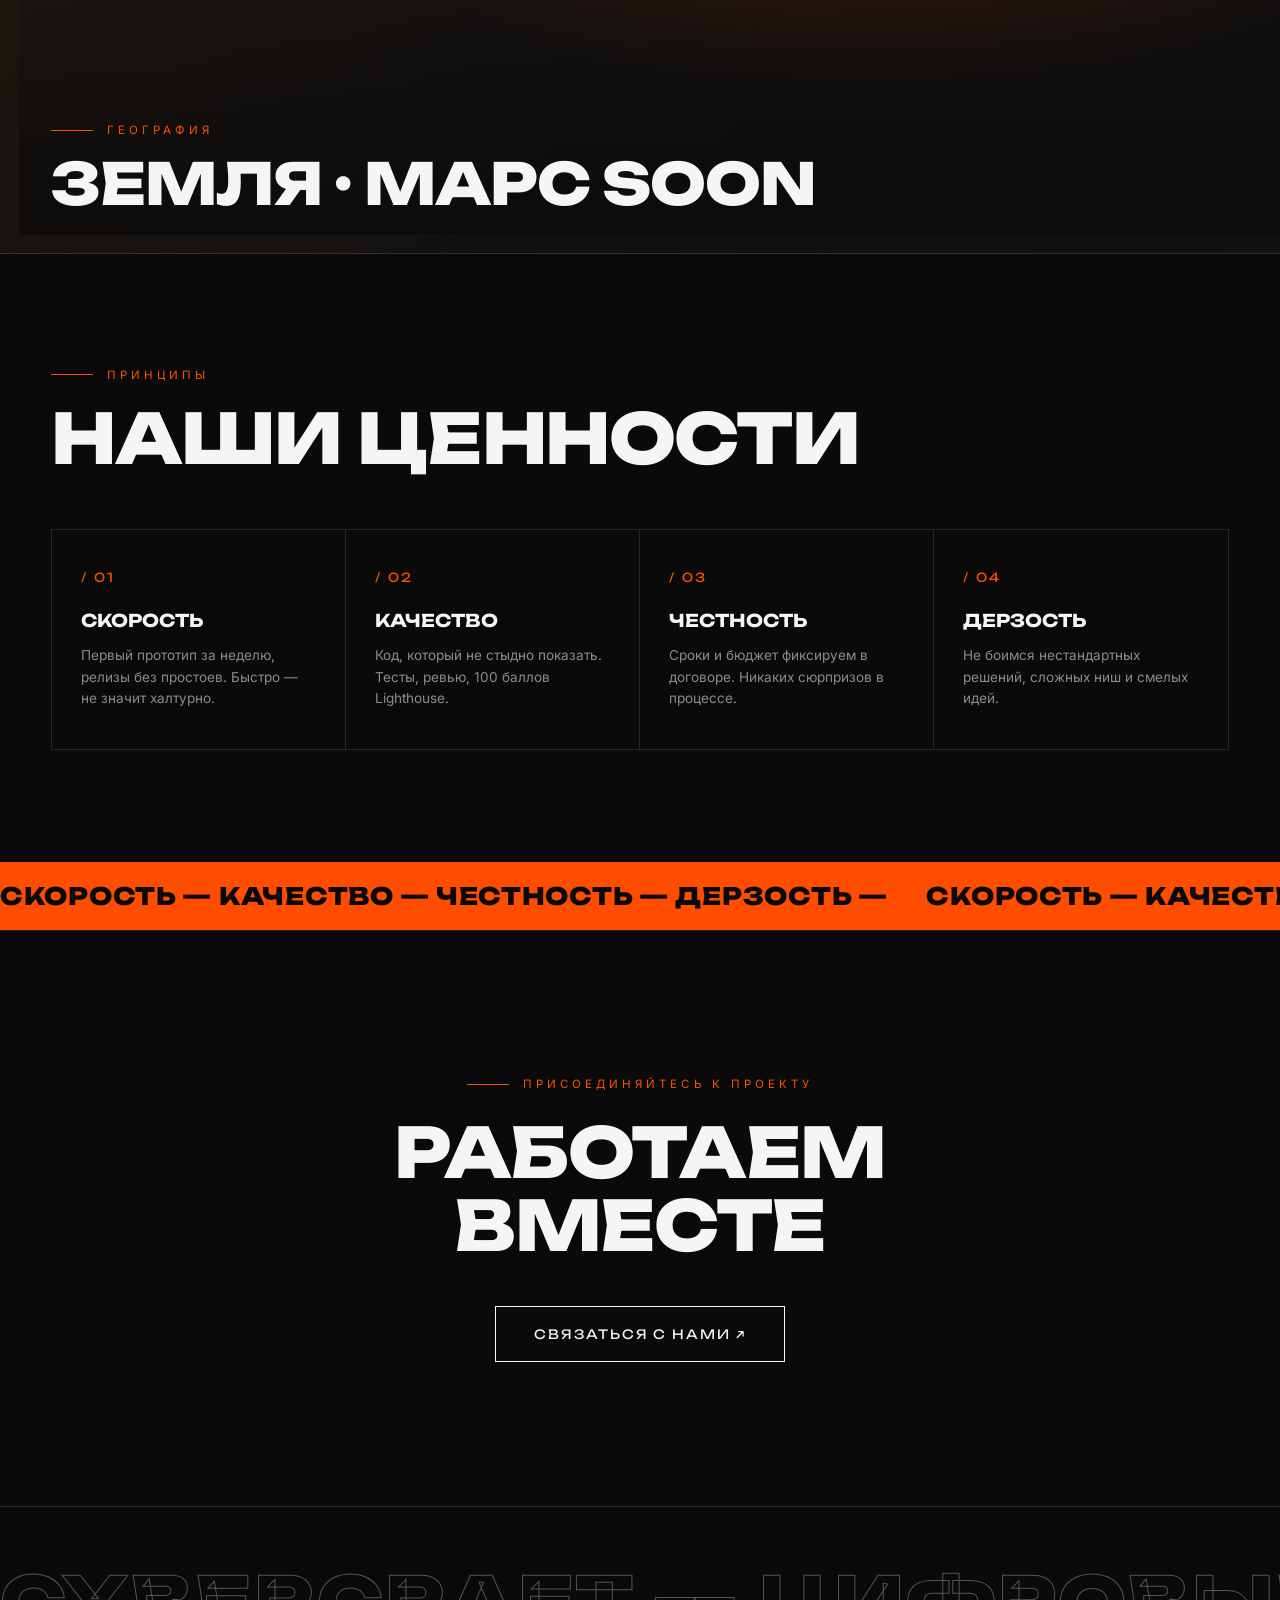
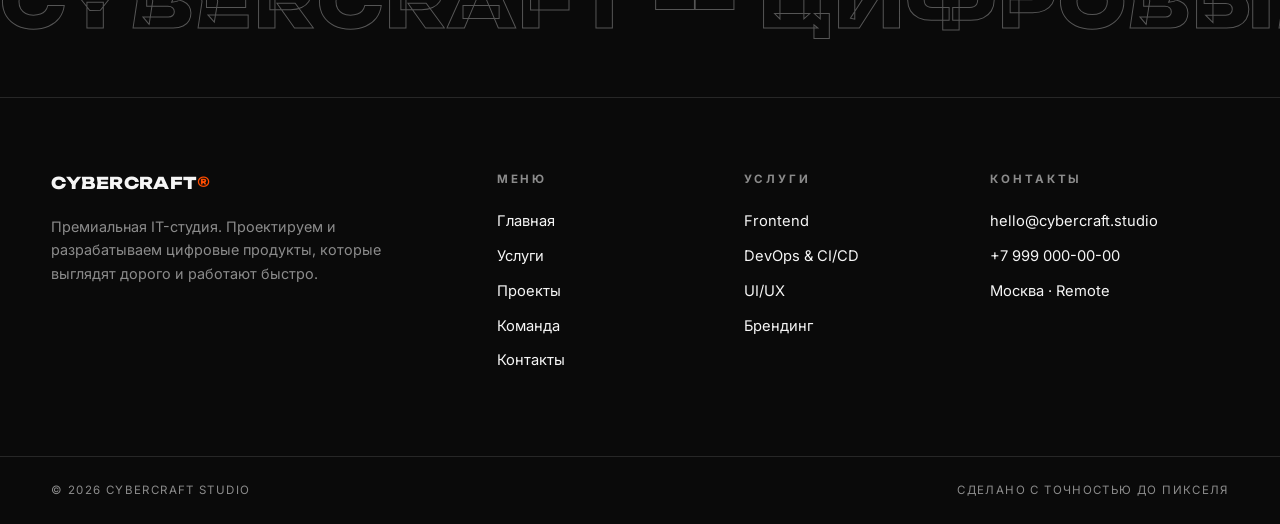
==== commit a79af055: "fix" ====
--- a/about.html
+++ b/about.html
@@ -9,7 +9,7 @@
   <link rel="preconnect" href="https://fonts.gstatic.com" crossorigin>
   <link href="https://fonts.googleapis.com/css2?family=Unbounded:wght@400;600;700;800;900&family=Inter:wght@400;500;600&display=swap" rel="stylesheet">
   <link rel="icon" href="data:image/svg+xml,%3Csvg xmlns='http://www.w3.org/2000/svg' viewBox='0 0 64 64'%3E%3Crect width='64' height='64' fill='%230a0a0a'/%3E%3Ccircle cx='32' cy='32' r='17' fill='none' stroke='%23ff4d00' stroke-width='9' stroke-dasharray='74 33' stroke-linecap='round' transform='rotate(115 32 32)'/%3E%3C/svg%3E">
-  <link rel="stylesheet" href="css/style.css?v=20261022-orb-soft-orange2">
+  <link rel="stylesheet" href="css/style.css?v=20261022-calm-audio9">
 </head>
 <body>
   <canvas id="webgl"></canvas>
@@ -200,6 +200,6 @@
   </button>
 
   <script src="https://cdnjs.cloudflare.com/ajax/libs/three.js/0.160.0/three.min.js"></script>
-  <script src="js/main.js?v=20261022-orb-soft-orange2"></script>
+  <script src="js/main.js?v=20261022-calm-audio9"></script>
 </body>
 </html>
--- a/css/style.css
+++ b/css/style.css
@@ -669,16 +669,18 @@
 .sound-toggle{
   position:fixed;right:1.5rem;bottom:1.5rem;z-index:200;
   display:flex;align-items:center;gap:.7rem;
-  background:rgba(10,10,10,.7);
+  background:rgba(16,14,13,.76);
   backdrop-filter:blur(12px);-webkit-backdrop-filter:blur(12px);
-  border:1px solid var(--line);color:var(--text);
-  padding:.75rem 1.2rem;
+  border:1px solid rgba(255,255,255,.16);border-radius:999px;color:var(--text);
+  padding:.8rem 1.25rem;min-height:44px;
+  box-shadow:0 4px 20px rgba(0,0,0,.18),inset 0 1px 0 rgba(255,255,255,.035);
   font-size:.66rem;letter-spacing:.22em;text-transform:uppercase;
-  transition:border-color .3s;cursor:pointer;
-}
-.sound-toggle:hover{border-color:var(--accent)}
+  transition:border-color .3s,background .3s,box-shadow .3s;cursor:pointer;
+}
+.sound-toggle:hover{border-color:rgba(255,107,0,.5);background:rgba(28,21,17,.88);box-shadow:0 4px 24px rgba(255,77,0,.08)}
+.sound-toggle:focus-visible{outline:2px solid var(--accent);outline-offset:4px}
 .sound-toggle .bars{display:flex;gap:2.5px;align-items:flex-end;height:13px}
-.sound-toggle .bars i{width:2px;height:4px;background:var(--muted);transition:background .3s}
+.sound-toggle .bars i{width:2px;height:4px;border-radius:999px;background:var(--muted);transition:background .3s}
 .sound-toggle.is-on .bars i{background:var(--accent);animation:eq 1s ease-in-out infinite}
 .sound-toggle.is-on .bars i:nth-child(2){animation-delay:.15s}
 .sound-toggle.is-on .bars i:nth-child(3){animation-delay:.3s}
